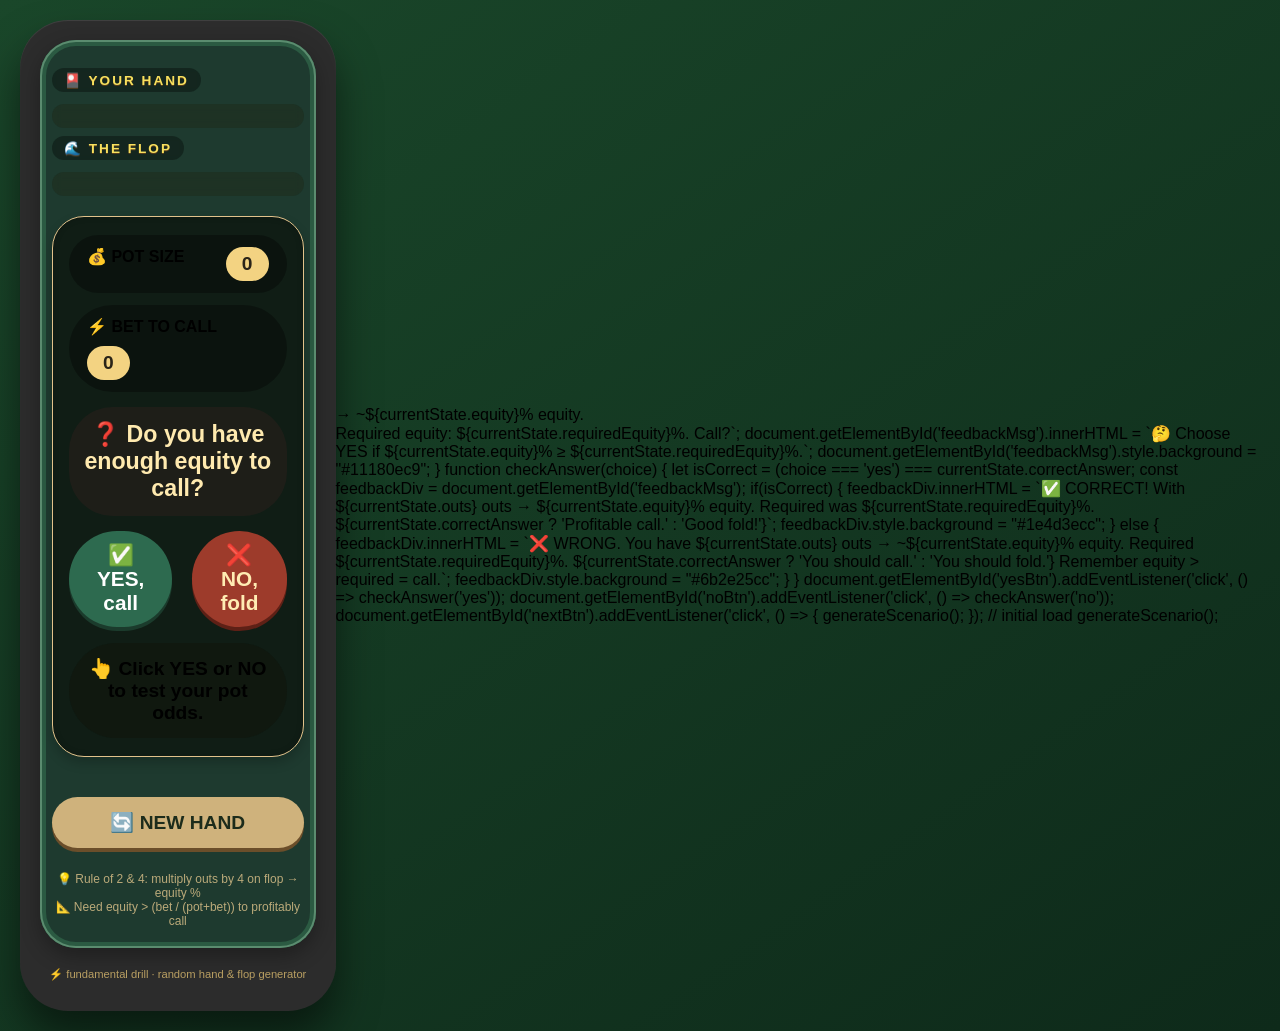
==== index.html @ 4a9ff2bf "Add HTML structure and styling for poker trainer" ====
<!DOCTYPE html>
<html lang="en">
<head>
    <meta charset="UTF-8">
    <meta name="viewport" content="width=device-width, initial-scale=1.0, user-scalable=yes">
    <title>Poker Drills: Pot Odds & Equity</title>
    <style>
        * {
            box-sizing: border-box;
            user-select: none; /* slightly cleaner for buttons */
        }

        body {
            background: linear-gradient(145deg, #1a472a 0%, #0e2a1a 100%);
            font-family: 'Segoe UI', Roboto, 'Helvetica Neue', sans-serif;
            display: flex;
            justify-content: center;
            align-items: center;
            min-height: 100vh;
            margin: 0;
            padding: 20px;
        }

        /* main card container */
        .game-container {
            max-width: 650px;
            width: 100%;
            background: #2c2c2c;
            border-radius: 48px;
            box-shadow: 0 25px 40px rgba(0, 0, 0, 0.5), inset 0 1px 1px rgba(255, 255, 255, 0.1);
            padding: 20px 20px 30px;
            transition: all 0.2s ease;
        }

        /* felt area for cards */
        .felt {
            background: #1e3a2f;
            border-radius: 36px;
            padding: 20px 12px;
            box-shadow: inset 0 0 0 2px #5b8c6f, inset 0 0 0 6px #2b5a42, 0 8px 20px rgba(0,0,0,0.3);
        }

        .section-title {
            color: #f7e05e;
            text-transform: uppercase;
            font-weight: 700;
            letter-spacing: 2px;
            font-size: 0.85rem;
            margin-bottom: 12px;
            margin-top: 8px;
            text-shadow: 0 1px 0 #5a3e1a;
            display: flex;
            align-items: center;
            gap: 10px;
        }

        .section-title span {
            background: #00000055;
            padding: 4px 12px;
            border-radius: 60px;
            backdrop-filter: blur(2px);
        }

        /* CSS Grid for cards */
        .card-grid {
            display: flex;
            flex-wrap: wrap;
            justify-content: center;
            gap: 16px;
            margin: 15px 0 20px;
        }

        .hand-group, .board-group {
            background: #1f2a1b80;
            border-radius: 28px;
            padding: 12px 16px;
            backdrop-filter: blur(4px);
        }

        .hand-group .card-row {
            display: flex;
            justify-content: center;
            gap: 18px;
        }

        .board-group .card-row {
            display: flex;
            justify-content: center;
            gap: 14px;
            flex-wrap: wrap;
        }

        .poker-card {
            background: white;
            width: 80px;
            height: 110px;
            border-radius: 12px;
            box-shadow: -2px 2px 8px rgba(0,0,0,0.3), inset 0 1px 0 white;
            display: flex;
            flex-direction: column;
            justify-content: center;
            align-items: center;
            font-weight: 800;
            font-size: 2.3rem;
            position: relative;
            transition: transform 0.1s ease;
        }

        /* responsive cards on mobile */
        @media (max-width: 550px) {
            .poker-card {
                width: 65px;
                height: 92px;
                font-size: 1.8rem;
            }
            .card-suit-small {
                font-size: 1.6rem;
            }
        }

        .card-rank {
            font-size: 2.3rem;
            line-height: 1;
            margin-top: 10px;
        }

        .card-suit {
            font-size: 2.6rem;
            margin-bottom: 8px;
        }

        /* red suits */
        .suit-red {
            color: #c33;
        }

        .suit-black {
            color: #222;
        }

        /* pot odds area */
        .pot-odds-panel {
            background: #0e1a12e0;
            border-radius: 32px;
            padding: 18px 16px;
            margin: 20px 0;
            border: 1px solid #e2c28b;
            box-shadow: inset 0 0 6px #00000033, 0 6px 12px rgba(0,0,0,0.2);
        }

        .info-row {
            display: flex;
            justify-content: space-between;
            background: #00000055;
            padding: 12px 18px;
            border-radius: 60px;
            margin-bottom: 12px;
            font-weight: bold;
            flex-wrap: wrap;
            gap: 10px;
        }

        .pot-chip, .bet-chip {
            background: #f3d382;
            padding: 6px 16px;
            border-radius: 40px;
            color: #2a2418;
            font-size: 1.2rem;
        }

        .question {
            font-size: 1.45rem;
            font-weight: bold;
            background: #231f1ac9;
            padding: 14px;
            border-radius: 44px;
            text-align: center;
            margin: 15px 0;
            color: #ffeaaf;
        }

        .answer-buttons {
            display: flex;
            gap: 20px;
            justify-content: center;
            margin-top: 10px;
        }

        .action-btn {
            background: #32281a;
            border: none;
            font-size: 1.3rem;
            font-weight: bold;
            padding: 12px 28px;
            border-radius: 60px;
            color: #ffecb3;
            cursor: pointer;
            transition: 0.07s linear;
            box-shadow: 0 4px 0 #0f0e0c;
        }

        .action-btn:active {
            transform: translateY(2px);
            box-shadow: 0 1px 0 #0f0e0c;
        }

        .correct-btn {
            background: #2d6a4f;
            color: white;
            box-shadow: 0 4px 0 #1b3b2c;
        }

        .wrong-btn {
            background: #9d3b2b;
            box-shadow: 0 4px 0 #5e2016;
        }

        .feedback {
            font-size: 1.2rem;
            font-weight: bold;
            text-align: center;
            padding: 14px;
            background: #11180ec9;
            border-radius: 48px;
            margin-top: 16px;
            backdrop-filter: blur(8px);
        }

        .next-btn {
            background: #cfb27c;
            color: #1d2c1b;
            width: 100%;
            margin-top: 20px;
            font-weight: bold;
            padding: 14px;
            font-size: 1.2rem;
            border: none;
            border-radius: 60px;
            cursor: pointer;
            transition: 0.1s linear;
            box-shadow: 0 4px 0 #6b4e2a;
        }

        .next-btn:active {
            transform: translateY(2px);
        }

        .small-note {
            font-size: 0.75rem;
            text-align: center;
            margin-top: 24px;
            color: #bbaa7a;
        }

        footer {
            text-align: center;
            font-size: 0.7rem;
            color: #b99f62;
            margin-top: 20px;
        }
    </style>
</head>
<body>
<div class="game-container">
    <div class="felt">
        <div class="section-title"><span>🎴 YOUR HAND</span></div>
        <div class="hand-group">
            <div class="card-row" id="handCards">
                <!-- dynamic cards go here -->
            </div>
        </div>

        <div class="section-title"><span>🌊 THE FLOP</span></div>
        <div class="board-group">
            <div class="card-row" id="boardCards">
                <!-- flop cards -->
            </div>
        </div>

        <div class="pot-odds-panel">
            <div class="info-row">
                <span>💰 POT SIZE</span>
                <span class="pot-chip" id="potSize">0</span>
            </div>
            <div class="info-row">
                <span>⚡ BET TO CALL</span>
                <span class="bet-chip" id="betAmount">0</span>
            </div>
            <div class="question" id="questionText">
                ❓ Do you have enough equity to call?
            </div>
            <div class="answer-buttons">
                <button class="action-btn correct-btn" id="yesBtn">✅ YES, call</button>
                <button class="action-btn wrong-btn" id="noBtn">❌ NO, fold</button>
            </div>
            <div class="feedback" id="feedbackMsg">
                👆 Click YES or NO to test your pot odds.
            </div>
        </div>
        <button class="next-btn" id="nextBtn">🔄 NEW HAND</button>
        <div class="small-note">
            💡 Rule of 2 & 4: multiply outs by 4 on flop → equity % <br>
            📐 Need equity > (bet / (pot+bet)) to profitably call
        </div>
    </div>
    <footer>⚡ fundamental drill · random hand & flop generator</footer>
</div>

<script>
    // ---------- Poker Data ----------
    const ranks = ['2','3','4','5','6','7','8','9','T','J','Q','K','A'];
    const suits = ['♥', '♦', '♣', '♠'];
    const suitColor = (suit) => (suit === '♥' || suit === '♦') ? 'suit-red' : 'suit-black';

    // mapping for flush draws and straight draws (heuristic)
    // we'll generate random hand + random flop and identify "outs" for common draws
    // to make learning practical, we will simulate realistic drawing hands
    function randomCard() {
        const rank = ranks[Math.floor(Math.random() * ranks.length)];
        const suit = suits[Math.floor(Math.random() * suits.length)];
        return { rank, suit };
    }

    // check if cards are identical (rank+suit)
    function isEqual(c1, c2) {
        return c1.rank === c2.rank && c1.suit === c2.suit;
    }

    // generate unique cards (no duplicates)
    function generateUniqueCards(count, exclude = []) {
        const cards = [...exclude];
        while (cards.length < count) {
            let newCard = randomCard();
            let duplicate = false;
            for (let c of cards) {
                if (isEqual(c, newCard)) { duplicate = true; break; }
            }
            if (!duplicate) cards.push(newCard);
        }
        return cards.slice(exclude.length);
    }

    // helper: detect flush draw outs (need 2 of same suit in hand, 2 of same suit on board)
    function countFlushDrawOuts(hand, board) {
        const allCards = [...hand, ...board];
        const suitCount = { '♥':0, '♦':0, '♣':0, '♠':0 };
        for (let card of allCards) {
            suitCount[card.suit]++;
        }
        // we have 4 cards on flop (hand 2 + flop 3) = 5 cards total? wait flop 3 cards + 2 hole = 5 indeed
        // but for flush draw after flop, we check if we have 4 of same suit
        let maxSuit = Math.max(...Object.values(suitCount));
        if (maxSuit === 4) {
            // we have 4 of a suit, 9 outs (13 total in suit - 4 already seen)
            return 9;
        }
        return 0;
    }

    // simple straight draw detection: this is a trainer heuristic.
    // we detect open-ended straight draws (8 outs) or gutshots (4 outs) by looking at ranks
    function getStraightOuts(hand, board) {
        const allCards = [...hand, ...board];
        let rankSet = new Set();
        let rankValues = [];
        for (let card of allCards) {
            let rankIdx = ranks.indexOf(card.rank);
            if (rankIdx !== -1) rankSet.add(rankIdx);
        }
        if (rankSet.size < 4) return 0;
        let sortedRanks = [...rankSet].sort((a,b)=>a-b);
        // check for open ended (4 consecutive ranks with possible two endpoints to make 5)
        let openEnded = false;
        for (let i = 0; i <= sortedRanks.length-4; i++) {
            if (sortedRanks[i+3] - sortedRanks[i] === 3) {
                // four consecutive e.g. 5,6,7,8  -> outs for 4 and 9
                let low = sortedRanks[i]-1;
                let high = sortedRanks[i+3]+1;
                let outs = 0;
                if (low >= 0 && !rankSet.has(low)) outs += 4;   // 4 cards of that rank?
                if (high <= 12 && !rankSet.has(high)) outs += 4;
                if (outs >= 4) openEnded = true;
                if(openEnded) return 8;
            }
        }
        // gutshot: check for 4 cards missing inside rank (3 distance but missing one inside)
        for (let i = 0; i <= sortedRanks.length-4; i++) {
            let diff = sortedRanks[i+3] - sortedRanks[i];
            if(diff === 4) {
                // missing middle card e.g., 5,6,8,9 -> missing 7 = one gap
                return 4;
            }
        }
        return 0;
    }

    // count total drawing outs (simplified for practice)
    function calculateOuts(hand, board) {
        let outs = 0;
        let flush = countFlushDrawOuts(hand, board);
        let straight = getStraightOuts(hand, board);
        outs = flush + straight;
        if (outs === 0) {
            // sometimes pair+? but we'll set default small outs if overcard type (just for quiz)
            let hasPair = false;
            let handRanks = hand.map(c=>c.rank);
            for(let br of board){
                if(handRanks.includes(br.rank)) hasPair = true;
            }
            if(!hasPair) outs = 6;  // overcards approx 6 outs
            else outs = 2;           // weak pair improvement
        }
        return Math.min(outs, 15);
    }
    
    // generate random hand but sometimes favor drawing potential, mix for realism
    function generateDrawHand() {
        let hand = generateUniqueCards(2);
        let board = generateUniqueCards(3, hand);
        let outsRaw = calculateOuts(hand, board);
        // make sure it's not boring (outs between 4 and 12)
        if(outsRaw < 4 || outsRaw > 12) {
            // try to adjust by forcing suited connectors for flush/straight potential
            let rankA = ranks[Math.floor(Math.random() * (ranks.length-2))];
            let rankB = ranks[Math.min(ranks.indexOf(rankA)+1, ranks.length-1)];
            let suit = suits[Math.floor(Math.random()*4)];
            hand = [{rank: rankA, suit: suit}, {rank: rankB, suit: suit}];
            let newBoard = generateUniqueCards(3, hand);
            let newOuts = calculateOuts(hand, newBoard);
            if(newOuts >= 4 && newOuts <= 14) {
                board = newBoard;
                outsRaw = newOuts;
            }
        }
        return { hand, board, outs: outsRaw };
    }

    let currentState = {
        hand: [],
        board: [],
        outs: 0,
        pot: 0,
        bet: 0,
        requiredEquity: 0,
        equity: 0
    };

    function renderCards(hand, board) {
        const handContainer = document.getElementById('handCards');
        const boardContainer = document.getElementById('boardCards');
        handContainer.innerHTML = '';
        boardContainer.innerHTML = '';
        for(let card of hand) {
            const cardDiv = document.createElement('div');
            cardDiv.className = 'poker-card';
            const suitColorClass = suitColor(card.suit);
            cardDiv.innerHTML = `<div class="card-rank">${card.rank}</div><div class="card-suit ${suitColorClass}">${card.suit}</div>`;
            handContainer.appendChild(cardDiv);
        }
        for(let card of board) {
            const cardDiv = document.createElement('div');
            cardDiv.className = 'poker-card';
            const suitColorClass = suitColor(card.suit);
            cardDiv.innerHTML = `<div class="card-rank">${card.rank}</div><div class="card-suit ${suitColorClass}">${card.suit}</div>`;
            boardContainer.appendChild(cardDiv);
        }
<!DOCTYPE html>
<html lang="en">
<head>
    <meta charset="UTF-8">
    <meta name="viewport" content="width=device-width, initial-scale=1.0">
    <title>Poker Trainer: Outs → Equity → Pot Odds</title>
    <style>
        * {
            box-sizing: border-box;
        }

        body {
            background: linear-gradient(135deg, #0a2f1f 0%, #051a0f 100%);
            font-family: 'Segoe UI', 'Roboto', 'Helvetica Neue', sans-serif;
            display: flex;
            justify-content: center;
            align-items: center;
            min-height: 100vh;
            margin: 0;
            padding: 20px;
        }

        .poker-table {
            max-width: 750px;
            width: 100%;
            background: #1e3a2a;
            border-radius: 40px;
            padding: 24px 20px 30px;
            box-shadow: 0 20px 35px rgba(0,0,0,0.5), inset 0 1px 2px rgba(255,255,255,0.1);
            border: 1px solid #c4a66a;
        }

        /* Board area (top) */
        .board-area {
            background: #0f2a1c;
            border-radius: 28px;
            padding: 20px 15px;
            margin-bottom: 30px;
            text-align: center;
            box-shadow: inset 0 0 0 2px #2e6b48, 0 5px 10px rgba(0,0,0,0.3);
        }

        /* Hand area (bottom) */
        .hand-area {
            background: #0f2a1c;
            border-radius: 28px;
            padding: 20px 15px;
            margin-bottom: 25px;
            text-align: center;
            box-shadow: inset 0 0 0 2px #2e6b48, 0 5px 10px rgba(0,0,0,0.3);
        }

        .section-label {
            color: #f7e05e;
            font-weight: bold;
            letter-spacing: 2px;
            font-size: 0.85rem;
            margin-bottom: 12px;
            text-transform: uppercase;
            display: inline-block;
            background: #00000066;
            padding: 4px 16px;
            border-radius: 30px;
        }

        .card-row {
            display: flex;
            justify-content: center;
            gap: 15px;
            flex-wrap: wrap;
        }

        .poker-card {
            background: white;
            width: 85px;
            height: 115px;
            border-radius: 12px;
            box-shadow: -2px 3px 8px rgba(0,0,0,0.4);
            display: flex;
            flex-direction: column;
            justify-content: center;
            align-items: center;
            font-weight: 800;
        }

        @media (max-width: 550px) {
            .poker-card {
                width: 65px;
                height: 90px;
            }
            .card-rank { font-size: 1.8rem; }
            .card-suit { font-size: 2rem; }
        }

        .card-rank {
            font-size: 2.2rem;
            line-height: 1;
            margin-top: 8px;
        }

        .card-suit {
            font-size: 2.4rem;
            margin-bottom: 8px;
        }

        .suit-red { color: #c33; }
        .suit-black { color: #222; }

        /* quiz panel */
        .quiz-panel {
            background: #1f2a1dd9;
            border-radius: 28px;
            padding: 20px;
            backdrop-filter: blur(4px);
            border: 1px solid #dbb46a;
        }

        .pot-info {
            display: flex;
            justify-content: space-between;
            background: #00000099;
            padding: 12px 20px;
            border-radius: 60px;
            margin-bottom: 20px;
            color: #ffefc0;
            font-weight: bold;
            font-size: 1.2rem;
            gap: 15px;
            flex-wrap: wrap;
        }

        .pot-info span:first-child { color: #ffd966; }
        .pot-info span:last-child { font-family: monospace; font-size: 1.3rem; background: #2a2418; padding: 4px 16px; border-radius: 40px; }

        .question-card {
            background: #000000aa;
            padding: 18px;
            border-radius: 32px;
            margin: 15px 0;
            text-align: center;
        }

        .question-text {
            font-size: 1.5rem;
            font-weight: bold;
            color: #fff3cf;
            margin-bottom: 15px;
        }

        .answer-input {
            display: flex;
            gap: 12px;
            justify-content: center;
            flex-wrap: wrap;
        }

        .answer-input input {
            background: #fef2da;
            border: none;
            padding: 12px 18px;
            font-size: 1.2rem;
            width: 140px;
            border-radius: 50px;
            text-align: center;
            font-weight: bold;
            font-family: monospace;
        }

        .answer-input button {
            background: #cfb27c;
            border: none;
            padding: 12px 28px;
            font-size: 1.1rem;
            font-weight: bold;
            border-radius: 50px;
            cursor: pointer;
            transition: 0.07s linear;
            box-shadow: 0 3px 0 #6b4e2a;
        }

        .answer-input button:active {
            transform: translateY(2px);
            box-shadow: 0 1px 0 #6b4e2a;
        }

        .feedback {
            margin-top: 15px;
            padding: 14px;
            border-radius: 40px;
            background: #0e1a12;
            color: #e7dbb6;
            text-align: center;
            font-weight: bold;
        }

        .next-btn {
            width: 100%;
            background: #4c8b5e;
            border: none;
            padding: 14px;
            font-size: 1.2rem;
            font-weight: bold;
            color: white;
            border-radius: 60px;
            margin-top: 20px;
            cursor: pointer;
            transition: 0.07s linear;
            box-shadow: 0 4px 0 #1f4a2e;
        }

        .next-btn:active {
            transform: translateY(2px);
        }

        .step-indicator {
            display: flex;
            justify-content: center;
            gap: 20px;
            margin-bottom: 20px;
        }

        .step {
            background: #2c2b26;
            padding: 6px 18px;
            border-radius: 40px;
            color: #b6a57a;
            font-size: 0.85rem;
        }

        .step.active {
            background: #efc368;
            color: #1f2a0e;
            font-weight: bold;
        }

        .small-note {
            font-size: 0.7rem;
            text-align: center;
            margin-top: 20px;
            color: #c0b07a;
        }
    </style>
</head>
<body>
<div class="poker-table">
    <!-- BOARD on TOP -->
    <div class="board-area">
        <div class="section-label">🎴 THE FLOP</div>
        <div class="card-row" id="boardCards"></div>
    </div>

    <!-- HAND BELOW -->
    <div class="hand-area">
        <div class="section-label">🃏 YOUR HAND</div>
        <div class="card-row" id="handCards"></div>
    </div>

    <!-- QUIZ SECTION -->
    <div class="quiz-panel">
        <div class="pot-info">
            <span>💰 POT SIZE</span>
            <span id="potDisplay">$0</span>
            <span>⚡ BET TO CALL</span>
            <span id="betDisplay">$0</span>
        </div>

        <div class="step-indicator" id="stepIndicator">
            <div class="step" id="step1Label">1️⃣ OUTS</div>
            <div class="step" id="step2Label">2️⃣ EQUITY %</div>
            <div class="step" id="step3Label">3️⃣ POT ODDS %</div>
        </div>

        <div class="question-card">
            <div class="question-text" id="questionText">Loading...</div>
            <div class="answer-input" id="answerArea">
                <input type="number" id="userAnswer" placeholder="Enter number" step="any">
                <button id="submitBtn">✓ SUBMIT</button>
            </div>
            <div class="feedback" id="feedbackMsg">⚡ New hand ready. Let's start with outs.</div>
        </div>

        <button class="next-btn" id="nextBtn">🔄 NEW HAND</button>
        <div class="small-note">
            📐 Rule of 2 & 4: flop equity = outs × 4<br>
            🧮 Pot odds required = (bet) ÷ (pot + bet) × 100
        </div>
    </div>
</div>

<script>
    // ----- Card Data -----
    const ranks = ['2','3','4','5','6','7','8','9','T','J','Q','K','A'];
    const suits = ['♥', '♦', '♣', '♠'];
    const suitColor = (s) => (s === '♥' || s === '♦') ? 'suit-red' : 'suit-black';

    function randomCard() {
        return { rank: ranks[Math.floor(Math.random() * ranks.length)], suit: suits[Math.floor(Math.random() * 4)] };
    }

    function isEqual(c1, c2) {
        return c1.rank === c2.rank && c1.suit === c2.suit;
    }

    function uniqueCards(count, exclude = []) {
        let cards = [...exclude];
        while (cards.length < count) {
            let newCard = randomCard();
            let dup = cards.some(c => isEqual(c, newCard));
            if (!dup) cards.push(newCard);
        }
        return cards.slice(exclude.length);
    }

    // ----- OUTS DETECTION (flush + open ended / gutshot) -----
    function countFlushOuts(hand, board) {
        let all = [...hand, ...board];
        let suitCount = { '♥':0, '♦':0, '♣':0, '♠':0 };
        all.forEach(c => suitCount[c.suit]++);
        let maxSuit = Math.max(...Object.values(suitCount));
        if (maxSuit === 4) return 9;  // 4 to a flush, 9 remaining
        return 0;
    }

    function getStraightOuts(hand, board) {
        let allCards = [...hand, ...board];
        let rankIndices = new Set();
        allCards.forEach(c => {
            let idx = ranks.indexOf(c.rank);
            if (idx !== -1) rankIndices.add(idx);
        });
        let sorted = [...rankIndices].sort((a,b)=>a-b);
        if (sorted.length < 4) return 0;
        // open-ended
        for (let i = 0; i <= sorted.length-4; i++) {
            if (sorted[i+3] - sorted[i] === 3) {
                let lowOut = sorted[i]-1;
                let highOut = sorted[i+3]+1;
                let outs = 0;
                if (lowOut >= 0 && !rankIndices.has(lowOut)) outs += 4;
                if (highOut <= 12 && !rankIndices.has(highOut)) outs += 4;
                if (outs >= 4) return 8;
            }
        }
        // gutshot
        for (let i = 0; i <= sorted.length-4; i++) {
            if (sorted[i+3] - sorted[i] === 4) return 4;
        }
        return 0;
    }

    function calculateOuts(hand, board) {
        let flush = countFlushOuts(hand, board);
        let straight = getStraightOuts(hand, board);
        let total = flush + straight;
        if (total === 0) {
            // overcards or weak pair
            let hasPair = hand.some(h => board.some(b => b.rank === h.rank));
            if (!hasPair) total = 6; // two overcards approx 6 outs
            else total = 2;
        }
        return Math.min(total, 15);
    }

    // generate hand that has at least 4 outs for learning value
    function generatePlayableScenario() {
        let attempts = 0;
        while (attempts < 20) {
            let hand = uniqueCards(2);
            let board = uniqueCards(3, hand);
            let outs = calculateOuts(hand, board);
            if (outs >= 4 && outs <= 14) {
                let pot = Math.floor(Math.random() * 1600) + 700;
                let betOptions = [0.35, 0.45, 0.6, 0.75, 0.9];
                let fraction = betOptions[Math.floor(Math.random() * betOptions.length)];
                let bet = Math.floor(pot * fraction);
                if (bet < 60) bet = 80;
                return { hand, board, outs, pot, bet };
            }
            attempts++;
        }
        // fallback
        let hand = uniqueCards(2);
        let board = uniqueCards(3, hand);
        let outs = calculateOuts(hand, board);
        let pot = 1200, bet = 600;
        return { hand, board, outs, pot, bet };
    }

    // ----- GAME STATE -----
    let currentHand = null;
    let currentStep = 1;   // 1=outs, 2=equity, 3=potOdds
    let correctOuts = 0;
    let correctEquity = 0;
    let correctPotOdds = 0;

    function renderCards(hand, board) {
        const handContainer = document.getElementById('handCards');
        const boardContainer = document.getElementById('boardCards');
        handContainer.innerHTML = '';
        boardContainer.innerHTML = '';
        hand.forEach(c => {
            let div = document.createElement('div');
            div.className = 'poker-card';
            div.innerHTML = `<div class="card-rank">${c.rank}</div><div class="card-suit ${suitColor(c.suit)}">${c.suit}</div>`;
            handContainer.appendChild(div);
        });
        board.forEach(c => {
            let div = document.createElement('div');
            div.className = 'poker-card';
            div.innerHTML = `<div class="card-rank">${c.rank}</div><div class="card-suit ${suitColor(c.suit)}">${c.suit}</div>`;
            boardContainer.appendChild(div);
        });
    }

    function updateStepUI() {
        document.getElementById('step1Label').classList.remove('active');
        document.getElementById('step2Label').classList.remove('active');
        document.getElementById('step3Label').classList.remove('active');
        if (currentStep === 1) document.getElementById('step1Label').classList.add('active');
        else if (currentStep === 2) document.getElementById('step2Label').classList.add('active');
        else document.getElementById('step3Label').classList.add('active');
    }

    function resetQuizToStep1() {
        currentStep = 1;
        updateStepUI();
        document.getElementById('questionText').innerHTML = `🔎 How many OUTS do you have?<br><span style="font-size:0.9rem;">(flush / straight draw, overcards)</span>`;
        document.getElementById('userAnswer').value = '';
        document.getElementById('feedbackMsg').innerHTML = '🤔 Count your outs from the hand + flop.';
        document.getElementById('feedbackMsg').style.background = "#0e1a12";
    }

    function loadNewHand() {
        currentHand = generatePlayableScenario();
        renderCards(currentHand.hand, currentHand.board);
        document.getElementById('potDisplay').innerHTML = `$${currentHand.pot}`;
        document.getElementById('betDisplay').innerHTML = `$${currentHand.bet}`;
        correctOuts = currentHand.outs;
        let equity = Math.min(99, correctOuts * 4);
        correctEquity = equity;
        let requiredOdds = (currentHand.bet / (currentHand.pot + currentHand.bet)) * 100;
        correctPotOdds = Math.round(requiredOdds * 10) / 10;
        resetQuizToStep1();
    }

    function handleSubmit() {
        let inputVal = parseFloat(document.getElementById('userAnswer').value);
        if (isNaN(inputVal)) {
            document.getElementById('feedbackMsg').innerHTML = '❌ Please enter a number.';
            return;
        }
        const feedbackDiv = document.getElementById('feedbackMsg');
        
        if (currentStep === 1) {
            // check outs
            if (Math.abs(inputVal - correctOuts) < 0.1) {
                feedbackDiv.innerHTML = `✅ Correct! ${correctOuts} outs. Now calculate EQUITY using Rule of 4: ${correctOuts} × 4 = ?`;
                feedbackDiv.style.background = "#1f543e";
                currentStep = 2;
                updateStepUI();
                document.getElementById('questionText').innerHTML = `🧮 What is your EQUITY (%)?<br><span style="font-size:0.85rem;">(Rule of 4 on flop: outs × 4)</span>`;
                document.getElementById('userAnswer').value = '';
            } else {
                feedbackDiv.innerHTML = `❌ Wrong. You have ${correctOuts} outs. Count flush draws (9) + straight draws (4 or 8). Try again.`;
                feedbackDiv.style.background = "#6b2e25";
            }
        }
        else if (currentStep === 2) {
            if (Math.abs(inputVal - correctEquity) < 1.5) {
                feedbackDiv.innerHTML = `✅ Great! ${correctEquity}% equity. Now last step: pot odds percentage to call.`;
                feedbackDiv.style.background = "#1f543e";
                currentStep = 3;
                updateStepUI();
                let required = correctPotOdds;
                document.getElementById('questionText').innerHTML = `🎲 Required pot odds = (bet) / (pot + bet) × 100<br><span style="font-size:1rem;">Bet $${currentHand.bet} into $${currentHand.pot}: what % do you need?</span>`;
                document.getElementById('userAnswer').value = '';
            } else {
                feedbackDiv.innerHTML = `❌ Equity = outs × 4 → ${correctOuts} × 4 = ${correctEquity}%. You put ${inputVal}%. Remember rule of 4 on flop!`;
                feedbackDiv.style.background = "#6b2e25";
            }
        }
        else if (currentStep === 3) {
            if (Math.abs(inputVal - correctPotOdds) < 1.2) {
                feedbackDiv.innerHTML = `🎉 PERFECT! Required pot odds = ${correctPotOdds}%. Your equity ${correctEquity}% is ${correctEquity >= correctPotOdds ? '≥' : '<'} required → ${correctEquity >= correctPotOdds ? 'CALL' : 'FOLD'}. Click NEW HAND.`;
                feedbackDiv.style.background = "#2a6b45";
                document.getElementById('submitBtn').disabled = true;
                setTimeout(() => { document.getElementById('submitBtn').disabled = false; }, 300);
            } else {
                feedbackDiv.innerHTML = `❌ Pot odds = bet ÷ (pot+bet) = ${currentHand.bet} / (${currentHand.pot}+${currentHand.bet}) = ${correctPotOdds}%. You answered ${inputVal}%. Formula: bet / (pot+bet) × 100.`;
                feedbackDiv.style.background = "#6b2e25";
            }
        }
    }

    // Event listeners
    document.getElementById('submitBtn').addEventListener('click', handleSubmit);
    document.getElementById('nextBtn').addEventListener('click', () => {
        loadNewHand();
        document.getElementById('submitBtn').disabled = false;
    });
    document.getElementById('userAnswer').addEventListener('keypress', (e) => {
        if (e.key === 'Enter') handleSubmit();
    });

    // Start
    loadNewHand();
</script>
</body>
</html>
 → ~${currentState.equity}% equity.<br>Required equity: ${currentState.requiredEquity}%. Call?`;
        document.getElementById('feedbackMsg').innerHTML = `🤔 Choose YES if ${currentState.equity}% ≥ ${currentState.requiredEquity}%.`;
        document.getElementById('feedbackMsg').style.background = "#11180ec9";
    }

    function checkAnswer(choice) {
        let isCorrect = (choice === 'yes') === currentState.correctAnswer;
        const feedbackDiv = document.getElementById('feedbackMsg');
        if(isCorrect) {
            feedbackDiv.innerHTML = `✅ CORRECT! With ${currentState.outs} outs → ${currentState.equity}% equity. Required was ${currentState.requiredEquity}%. ${currentState.correctAnswer ? 'Profitable call.' : 'Good fold!'}`;
            feedbackDiv.style.background = "#1e4d3ecc";
        } else {
            feedbackDiv.innerHTML = `❌ WRONG. You have ${currentState.outs} outs → ~${currentState.equity}% equity. Required ${currentState.requiredEquity}%. ${currentState.correctAnswer ? 'You should call.' : 'You should fold.'} Remember equity > required = call.`;
            feedbackDiv.style.background = "#6b2e25cc";
        }
    }

    document.getElementById('yesBtn').addEventListener('click', () => checkAnswer('yes'));
    document.getElementById('noBtn').addEventListener('click', () => checkAnswer('no'));
    document.getElementById('nextBtn').addEventListener('click', () => {
        generateScenario();
    });

    // initial load
    generateScenario();
</script>
</body>
</html>
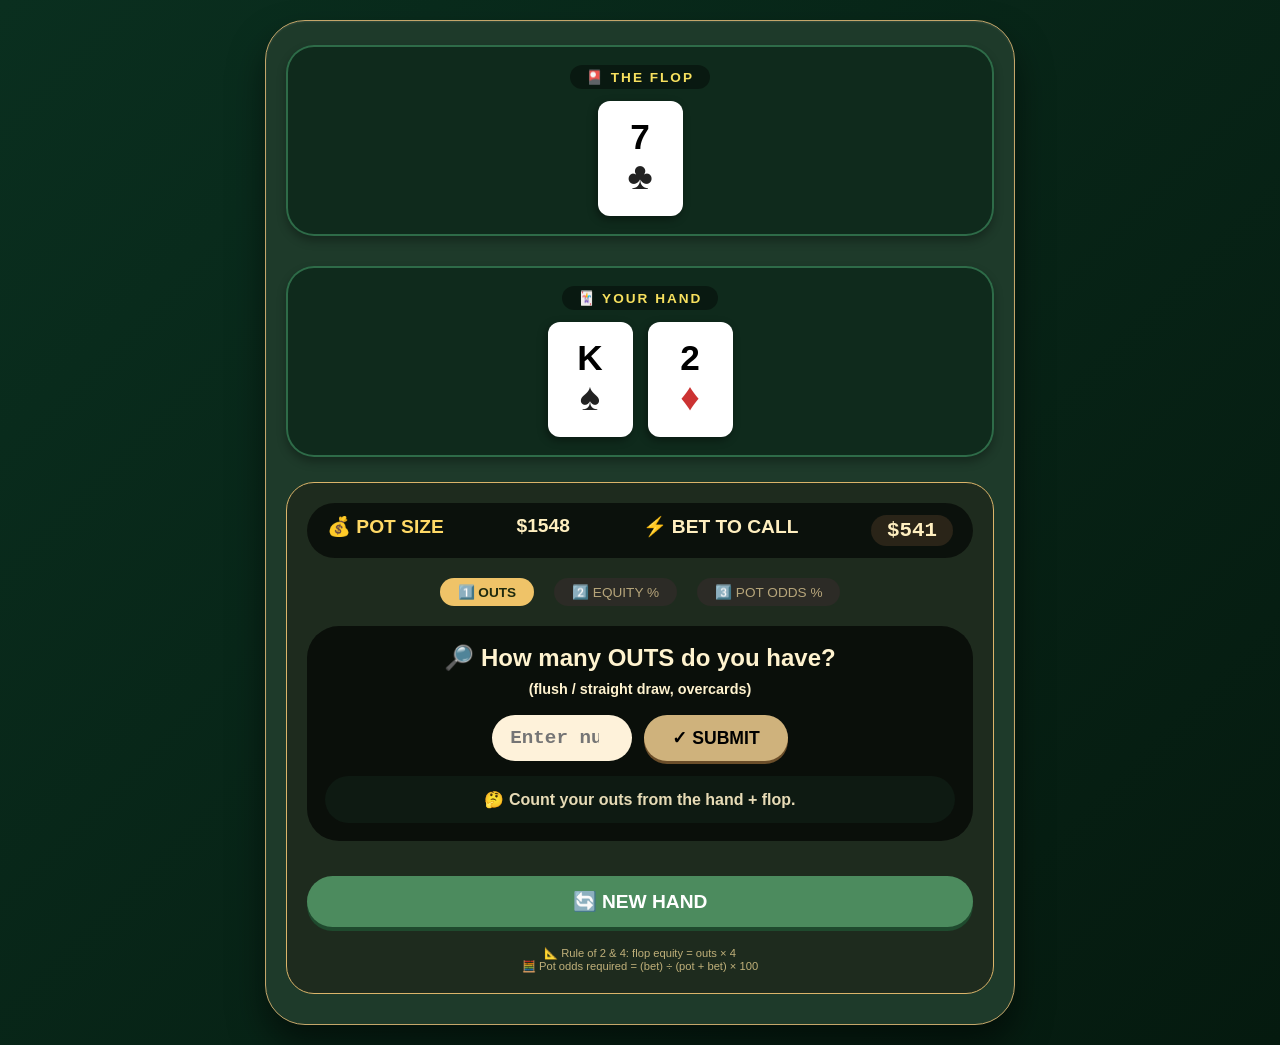
==== commit 4ebf7d10: "Refactor poker trainer HTML and styles" ====
--- a/index.html
+++ b/index.html
@@ -1,469 +1,3 @@
-<!DOCTYPE html>
-<html lang="en">
-<head>
-    <meta charset="UTF-8">
-    <meta name="viewport" content="width=device-width, initial-scale=1.0, user-scalable=yes">
-    <title>Poker Drills: Pot Odds & Equity</title>
-    <style>
-        * {
-            box-sizing: border-box;
-            user-select: none; /* slightly cleaner for buttons */
-        }
-
-        body {
-            background: linear-gradient(145deg, #1a472a 0%, #0e2a1a 100%);
-            font-family: 'Segoe UI', Roboto, 'Helvetica Neue', sans-serif;
-            display: flex;
-            justify-content: center;
-            align-items: center;
-            min-height: 100vh;
-            margin: 0;
-            padding: 20px;
-        }
-
-        /* main card container */
-        .game-container {
-            max-width: 650px;
-            width: 100%;
-            background: #2c2c2c;
-            border-radius: 48px;
-            box-shadow: 0 25px 40px rgba(0, 0, 0, 0.5), inset 0 1px 1px rgba(255, 255, 255, 0.1);
-            padding: 20px 20px 30px;
-            transition: all 0.2s ease;
-        }
-
-        /* felt area for cards */
-        .felt {
-            background: #1e3a2f;
-            border-radius: 36px;
-            padding: 20px 12px;
-            box-shadow: inset 0 0 0 2px #5b8c6f, inset 0 0 0 6px #2b5a42, 0 8px 20px rgba(0,0,0,0.3);
-        }
-
-        .section-title {
-            color: #f7e05e;
-            text-transform: uppercase;
-            font-weight: 700;
-            letter-spacing: 2px;
-            font-size: 0.85rem;
-            margin-bottom: 12px;
-            margin-top: 8px;
-            text-shadow: 0 1px 0 #5a3e1a;
-            display: flex;
-            align-items: center;
-            gap: 10px;
-        }
-
-        .section-title span {
-            background: #00000055;
-            padding: 4px 12px;
-            border-radius: 60px;
-            backdrop-filter: blur(2px);
-        }
-
-        /* CSS Grid for cards */
-        .card-grid {
-            display: flex;
-            flex-wrap: wrap;
-            justify-content: center;
-            gap: 16px;
-            margin: 15px 0 20px;
-        }
-
-        .hand-group, .board-group {
-            background: #1f2a1b80;
-            border-radius: 28px;
-            padding: 12px 16px;
-            backdrop-filter: blur(4px);
-        }
-
-        .hand-group .card-row {
-            display: flex;
-            justify-content: center;
-            gap: 18px;
-        }
-
-        .board-group .card-row {
-            display: flex;
-            justify-content: center;
-            gap: 14px;
-            flex-wrap: wrap;
-        }
-
-        .poker-card {
-            background: white;
-            width: 80px;
-            height: 110px;
-            border-radius: 12px;
-            box-shadow: -2px 2px 8px rgba(0,0,0,0.3), inset 0 1px 0 white;
-            display: flex;
-            flex-direction: column;
-            justify-content: center;
-            align-items: center;
-            font-weight: 800;
-            font-size: 2.3rem;
-            position: relative;
-            transition: transform 0.1s ease;
-        }
-
-        /* responsive cards on mobile */
-        @media (max-width: 550px) {
-            .poker-card {
-                width: 65px;
-                height: 92px;
-                font-size: 1.8rem;
-            }
-            .card-suit-small {
-                font-size: 1.6rem;
-            }
-        }
-
-        .card-rank {
-            font-size: 2.3rem;
-            line-height: 1;
-            margin-top: 10px;
-        }
-
-        .card-suit {
-            font-size: 2.6rem;
-            margin-bottom: 8px;
-        }
-
-        /* red suits */
-        .suit-red {
-            color: #c33;
-        }
-
-        .suit-black {
-            color: #222;
-        }
-
-        /* pot odds area */
-        .pot-odds-panel {
-            background: #0e1a12e0;
-            border-radius: 32px;
-            padding: 18px 16px;
-            margin: 20px 0;
-            border: 1px solid #e2c28b;
-            box-shadow: inset 0 0 6px #00000033, 0 6px 12px rgba(0,0,0,0.2);
-        }
-
-        .info-row {
-            display: flex;
-            justify-content: space-between;
-            background: #00000055;
-            padding: 12px 18px;
-            border-radius: 60px;
-            margin-bottom: 12px;
-            font-weight: bold;
-            flex-wrap: wrap;
-            gap: 10px;
-        }
-
-        .pot-chip, .bet-chip {
-            background: #f3d382;
-            padding: 6px 16px;
-            border-radius: 40px;
-            color: #2a2418;
-            font-size: 1.2rem;
-        }
-
-        .question {
-            font-size: 1.45rem;
-            font-weight: bold;
-            background: #231f1ac9;
-            padding: 14px;
-            border-radius: 44px;
-            text-align: center;
-            margin: 15px 0;
-            color: #ffeaaf;
-        }
-
-        .answer-buttons {
-            display: flex;
-            gap: 20px;
-            justify-content: center;
-            margin-top: 10px;
-        }
-
-        .action-btn {
-            background: #32281a;
-            border: none;
-            font-size: 1.3rem;
-            font-weight: bold;
-            padding: 12px 28px;
-            border-radius: 60px;
-            color: #ffecb3;
-            cursor: pointer;
-            transition: 0.07s linear;
-            box-shadow: 0 4px 0 #0f0e0c;
-        }
-
-        .action-btn:active {
-            transform: translateY(2px);
-            box-shadow: 0 1px 0 #0f0e0c;
-        }
-
-        .correct-btn {
-            background: #2d6a4f;
-            color: white;
-            box-shadow: 0 4px 0 #1b3b2c;
-        }
-
-        .wrong-btn {
-            background: #9d3b2b;
-            box-shadow: 0 4px 0 #5e2016;
-        }
-
-        .feedback {
-            font-size: 1.2rem;
-            font-weight: bold;
-            text-align: center;
-            padding: 14px;
-            background: #11180ec9;
-            border-radius: 48px;
-            margin-top: 16px;
-            backdrop-filter: blur(8px);
-        }
-
-        .next-btn {
-            background: #cfb27c;
-            color: #1d2c1b;
-            width: 100%;
-            margin-top: 20px;
-            font-weight: bold;
-            padding: 14px;
-            font-size: 1.2rem;
-            border: none;
-            border-radius: 60px;
-            cursor: pointer;
-            transition: 0.1s linear;
-            box-shadow: 0 4px 0 #6b4e2a;
-        }
-
-        .next-btn:active {
-            transform: translateY(2px);
-        }
-
-        .small-note {
-            font-size: 0.75rem;
-            text-align: center;
-            margin-top: 24px;
-            color: #bbaa7a;
-        }
-
-        footer {
-            text-align: center;
-            font-size: 0.7rem;
-            color: #b99f62;
-            margin-top: 20px;
-        }
-    </style>
-</head>
-<body>
-<div class="game-container">
-    <div class="felt">
-        <div class="section-title"><span>🎴 YOUR HAND</span></div>
-        <div class="hand-group">
-            <div class="card-row" id="handCards">
-                <!-- dynamic cards go here -->
-            </div>
-        </div>
-
-        <div class="section-title"><span>🌊 THE FLOP</span></div>
-        <div class="board-group">
-            <div class="card-row" id="boardCards">
-                <!-- flop cards -->
-            </div>
-        </div>
-
-        <div class="pot-odds-panel">
-            <div class="info-row">
-                <span>💰 POT SIZE</span>
-                <span class="pot-chip" id="potSize">0</span>
-            </div>
-            <div class="info-row">
-                <span>⚡ BET TO CALL</span>
-                <span class="bet-chip" id="betAmount">0</span>
-            </div>
-            <div class="question" id="questionText">
-                ❓ Do you have enough equity to call?
-            </div>
-            <div class="answer-buttons">
-                <button class="action-btn correct-btn" id="yesBtn">✅ YES, call</button>
-                <button class="action-btn wrong-btn" id="noBtn">❌ NO, fold</button>
-            </div>
-            <div class="feedback" id="feedbackMsg">
-                👆 Click YES or NO to test your pot odds.
-            </div>
-        </div>
-        <button class="next-btn" id="nextBtn">🔄 NEW HAND</button>
-        <div class="small-note">
-            💡 Rule of 2 & 4: multiply outs by 4 on flop → equity % <br>
-            📐 Need equity > (bet / (pot+bet)) to profitably call
-        </div>
-    </div>
-    <footer>⚡ fundamental drill · random hand & flop generator</footer>
-</div>
-
-<script>
-    // ---------- Poker Data ----------
-    const ranks = ['2','3','4','5','6','7','8','9','T','J','Q','K','A'];
-    const suits = ['♥', '♦', '♣', '♠'];
-    const suitColor = (suit) => (suit === '♥' || suit === '♦') ? 'suit-red' : 'suit-black';
-
-    // mapping for flush draws and straight draws (heuristic)
-    // we'll generate random hand + random flop and identify "outs" for common draws
-    // to make learning practical, we will simulate realistic drawing hands
-    function randomCard() {
-        const rank = ranks[Math.floor(Math.random() * ranks.length)];
-        const suit = suits[Math.floor(Math.random() * suits.length)];
-        return { rank, suit };
-    }
-
-    // check if cards are identical (rank+suit)
-    function isEqual(c1, c2) {
-        return c1.rank === c2.rank && c1.suit === c2.suit;
-    }
-
-    // generate unique cards (no duplicates)
-    function generateUniqueCards(count, exclude = []) {
-        const cards = [...exclude];
-        while (cards.length < count) {
-            let newCard = randomCard();
-            let duplicate = false;
-            for (let c of cards) {
-                if (isEqual(c, newCard)) { duplicate = true; break; }
-            }
-            if (!duplicate) cards.push(newCard);
-        }
-        return cards.slice(exclude.length);
-    }
-
-    // helper: detect flush draw outs (need 2 of same suit in hand, 2 of same suit on board)
-    function countFlushDrawOuts(hand, board) {
-        const allCards = [...hand, ...board];
-        const suitCount = { '♥':0, '♦':0, '♣':0, '♠':0 };
-        for (let card of allCards) {
-            suitCount[card.suit]++;
-        }
-        // we have 4 cards on flop (hand 2 + flop 3) = 5 cards total? wait flop 3 cards + 2 hole = 5 indeed
-        // but for flush draw after flop, we check if we have 4 of same suit
-        let maxSuit = Math.max(...Object.values(suitCount));
-        if (maxSuit === 4) {
-            // we have 4 of a suit, 9 outs (13 total in suit - 4 already seen)
-            return 9;
-        }
-        return 0;
-    }
-
-    // simple straight draw detection: this is a trainer heuristic.
-    // we detect open-ended straight draws (8 outs) or gutshots (4 outs) by looking at ranks
-    function getStraightOuts(hand, board) {
-        const allCards = [...hand, ...board];
-        let rankSet = new Set();
-        let rankValues = [];
-        for (let card of allCards) {
-            let rankIdx = ranks.indexOf(card.rank);
-            if (rankIdx !== -1) rankSet.add(rankIdx);
-        }
-        if (rankSet.size < 4) return 0;
-        let sortedRanks = [...rankSet].sort((a,b)=>a-b);
-        // check for open ended (4 consecutive ranks with possible two endpoints to make 5)
-        let openEnded = false;
-        for (let i = 0; i <= sortedRanks.length-4; i++) {
-            if (sortedRanks[i+3] - sortedRanks[i] === 3) {
-                // four consecutive e.g. 5,6,7,8  -> outs for 4 and 9
-                let low = sortedRanks[i]-1;
-                let high = sortedRanks[i+3]+1;
-                let outs = 0;
-                if (low >= 0 && !rankSet.has(low)) outs += 4;   // 4 cards of that rank?
-                if (high <= 12 && !rankSet.has(high)) outs += 4;
-                if (outs >= 4) openEnded = true;
-                if(openEnded) return 8;
-            }
-        }
-        // gutshot: check for 4 cards missing inside rank (3 distance but missing one inside)
-        for (let i = 0; i <= sortedRanks.length-4; i++) {
-            let diff = sortedRanks[i+3] - sortedRanks[i];
-            if(diff === 4) {
-                // missing middle card e.g., 5,6,8,9 -> missing 7 = one gap
-                return 4;
-            }
-        }
-        return 0;
-    }
-
-    // count total drawing outs (simplified for practice)
-    function calculateOuts(hand, board) {
-        let outs = 0;
-        let flush = countFlushDrawOuts(hand, board);
-        let straight = getStraightOuts(hand, board);
-        outs = flush + straight;
-        if (outs === 0) {
-            // sometimes pair+? but we'll set default small outs if overcard type (just for quiz)
-            let hasPair = false;
-            let handRanks = hand.map(c=>c.rank);
-            for(let br of board){
-                if(handRanks.includes(br.rank)) hasPair = true;
-            }
-            if(!hasPair) outs = 6;  // overcards approx 6 outs
-            else outs = 2;           // weak pair improvement
-        }
-        return Math.min(outs, 15);
-    }
-    
-    // generate random hand but sometimes favor drawing potential, mix for realism
-    function generateDrawHand() {
-        let hand = generateUniqueCards(2);
-        let board = generateUniqueCards(3, hand);
-        let outsRaw = calculateOuts(hand, board);
-        // make sure it's not boring (outs between 4 and 12)
-        if(outsRaw < 4 || outsRaw > 12) {
-            // try to adjust by forcing suited connectors for flush/straight potential
-            let rankA = ranks[Math.floor(Math.random() * (ranks.length-2))];
-            let rankB = ranks[Math.min(ranks.indexOf(rankA)+1, ranks.length-1)];
-            let suit = suits[Math.floor(Math.random()*4)];
-            hand = [{rank: rankA, suit: suit}, {rank: rankB, suit: suit}];
-            let newBoard = generateUniqueCards(3, hand);
-            let newOuts = calculateOuts(hand, newBoard);
-            if(newOuts >= 4 && newOuts <= 14) {
-                board = newBoard;
-                outsRaw = newOuts;
-            }
-        }
-        return { hand, board, outs: outsRaw };
-    }
-
-    let currentState = {
-        hand: [],
-        board: [],
-        outs: 0,
-        pot: 0,
-        bet: 0,
-        requiredEquity: 0,
-        equity: 0
-    };
-
-    function renderCards(hand, board) {
-        const handContainer = document.getElementById('handCards');
-        const boardContainer = document.getElementById('boardCards');
-        handContainer.innerHTML = '';
-        boardContainer.innerHTML = '';
-        for(let card of hand) {
-            const cardDiv = document.createElement('div');
-            cardDiv.className = 'poker-card';
-            const suitColorClass = suitColor(card.suit);
-            cardDiv.innerHTML = `<div class="card-rank">${card.rank}</div><div class="card-suit ${suitColorClass}">${card.suit}</div>`;
-            handContainer.appendChild(cardDiv);
-        }
-        for(let card of board) {
-            const cardDiv = document.createElement('div');
-            cardDiv.className = 'poker-card';
-            const suitColorClass = suitColor(card.suit);
-            cardDiv.innerHTML = `<div class="card-rank">${card.rank}</div><div class="card-suit ${suitColorClass}">${card.suit}</div>`;
-            boardContainer.appendChild(cardDiv);
-        }
 <!DOCTYPE html>
 <html lang="en">
 <head>
@@ -973,31 +507,3 @@
 </script>
 </body>
 </html>
- → ~${currentState.equity}% equity.<br>Required equity: ${currentState.requiredEquity}%. Call?`;
-        document.getElementById('feedbackMsg').innerHTML = `🤔 Choose YES if ${currentState.equity}% ≥ ${currentState.requiredEquity}%.`;
-        document.getElementById('feedbackMsg').style.background = "#11180ec9";
-    }
-
-    function checkAnswer(choice) {
-        let isCorrect = (choice === 'yes') === currentState.correctAnswer;
-        const feedbackDiv = document.getElementById('feedbackMsg');
-        if(isCorrect) {
-            feedbackDiv.innerHTML = `✅ CORRECT! With ${currentState.outs} outs → ${currentState.equity}% equity. Required was ${currentState.requiredEquity}%. ${currentState.correctAnswer ? 'Profitable call.' : 'Good fold!'}`;
-            feedbackDiv.style.background = "#1e4d3ecc";
-        } else {
-            feedbackDiv.innerHTML = `❌ WRONG. You have ${currentState.outs} outs → ~${currentState.equity}% equity. Required ${currentState.requiredEquity}%. ${currentState.correctAnswer ? 'You should call.' : 'You should fold.'} Remember equity > required = call.`;
-            feedbackDiv.style.background = "#6b2e25cc";
-        }
-    }
-
-    document.getElementById('yesBtn').addEventListener('click', () => checkAnswer('yes'));
-    document.getElementById('noBtn').addEventListener('click', () => checkAnswer('no'));
-    document.getElementById('nextBtn').addEventListener('click', () => {
-        generateScenario();
-    });
-
-    // initial load
-    generateScenario();
-</script>
-</body>
-</html>
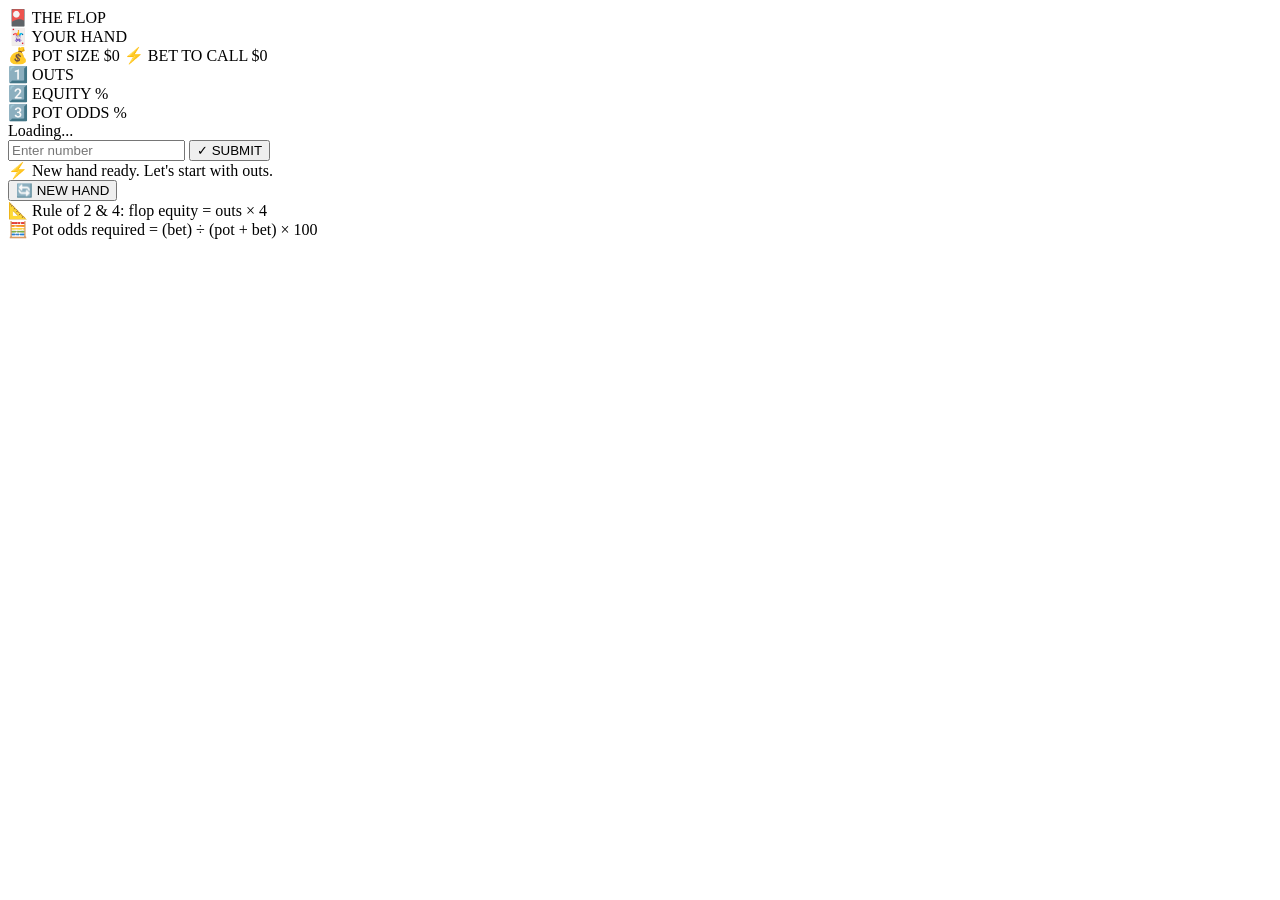
==== commit abcebfcc: "Link external stylesheet and remove inline styles Removed inline CSS styles and linked to an externa" ====
--- a/index.html
+++ b/index.html
@@ -4,242 +4,7 @@
     <meta charset="UTF-8">
     <meta name="viewport" content="width=device-width, initial-scale=1.0">
     <title>Poker Trainer: Outs → Equity → Pot Odds</title>
-    <style>
-        * {
-            box-sizing: border-box;
-        }
-
-        body {
-            background: linear-gradient(135deg, #0a2f1f 0%, #051a0f 100%);
-            font-family: 'Segoe UI', 'Roboto', 'Helvetica Neue', sans-serif;
-            display: flex;
-            justify-content: center;
-            align-items: center;
-            min-height: 100vh;
-            margin: 0;
-            padding: 20px;
-        }
-
-        .poker-table {
-            max-width: 750px;
-            width: 100%;
-            background: #1e3a2a;
-            border-radius: 40px;
-            padding: 24px 20px 30px;
-            box-shadow: 0 20px 35px rgba(0,0,0,0.5), inset 0 1px 2px rgba(255,255,255,0.1);
-            border: 1px solid #c4a66a;
-        }
-
-        /* Board area (top) */
-        .board-area {
-            background: #0f2a1c;
-            border-radius: 28px;
-            padding: 20px 15px;
-            margin-bottom: 30px;
-            text-align: center;
-            box-shadow: inset 0 0 0 2px #2e6b48, 0 5px 10px rgba(0,0,0,0.3);
-        }
-
-        /* Hand area (bottom) */
-        .hand-area {
-            background: #0f2a1c;
-            border-radius: 28px;
-            padding: 20px 15px;
-            margin-bottom: 25px;
-            text-align: center;
-            box-shadow: inset 0 0 0 2px #2e6b48, 0 5px 10px rgba(0,0,0,0.3);
-        }
-
-        .section-label {
-            color: #f7e05e;
-            font-weight: bold;
-            letter-spacing: 2px;
-            font-size: 0.85rem;
-            margin-bottom: 12px;
-            text-transform: uppercase;
-            display: inline-block;
-            background: #00000066;
-            padding: 4px 16px;
-            border-radius: 30px;
-        }
-
-        .card-row {
-            display: flex;
-            justify-content: center;
-            gap: 15px;
-            flex-wrap: wrap;
-        }
-
-        .poker-card {
-            background: white;
-            width: 85px;
-            height: 115px;
-            border-radius: 12px;
-            box-shadow: -2px 3px 8px rgba(0,0,0,0.4);
-            display: flex;
-            flex-direction: column;
-            justify-content: center;
-            align-items: center;
-            font-weight: 800;
-        }
-
-        @media (max-width: 550px) {
-            .poker-card {
-                width: 65px;
-                height: 90px;
-            }
-            .card-rank { font-size: 1.8rem; }
-            .card-suit { font-size: 2rem; }
-        }
-
-        .card-rank {
-            font-size: 2.2rem;
-            line-height: 1;
-            margin-top: 8px;
-        }
-
-        .card-suit {
-            font-size: 2.4rem;
-            margin-bottom: 8px;
-        }
-
-        .suit-red { color: #c33; }
-        .suit-black { color: #222; }
-
-        /* quiz panel */
-        .quiz-panel {
-            background: #1f2a1dd9;
-            border-radius: 28px;
-            padding: 20px;
-            backdrop-filter: blur(4px);
-            border: 1px solid #dbb46a;
-        }
-
-        .pot-info {
-            display: flex;
-            justify-content: space-between;
-            background: #00000099;
-            padding: 12px 20px;
-            border-radius: 60px;
-            margin-bottom: 20px;
-            color: #ffefc0;
-            font-weight: bold;
-            font-size: 1.2rem;
-            gap: 15px;
-            flex-wrap: wrap;
-        }
-
-        .pot-info span:first-child { color: #ffd966; }
-        .pot-info span:last-child { font-family: monospace; font-size: 1.3rem; background: #2a2418; padding: 4px 16px; border-radius: 40px; }
-
-        .question-card {
-            background: #000000aa;
-            padding: 18px;
-            border-radius: 32px;
-            margin: 15px 0;
-            text-align: center;
-        }
-
-        .question-text {
-            font-size: 1.5rem;
-            font-weight: bold;
-            color: #fff3cf;
-            margin-bottom: 15px;
-        }
-
-        .answer-input {
-            display: flex;
-            gap: 12px;
-            justify-content: center;
-            flex-wrap: wrap;
-        }
-
-        .answer-input input {
-            background: #fef2da;
-            border: none;
-            padding: 12px 18px;
-            font-size: 1.2rem;
-            width: 140px;
-            border-radius: 50px;
-            text-align: center;
-            font-weight: bold;
-            font-family: monospace;
-        }
-
-        .answer-input button {
-            background: #cfb27c;
-            border: none;
-            padding: 12px 28px;
-            font-size: 1.1rem;
-            font-weight: bold;
-            border-radius: 50px;
-            cursor: pointer;
-            transition: 0.07s linear;
-            box-shadow: 0 3px 0 #6b4e2a;
-        }
-
-        .answer-input button:active {
-            transform: translateY(2px);
-            box-shadow: 0 1px 0 #6b4e2a;
-        }
-
-        .feedback {
-            margin-top: 15px;
-            padding: 14px;
-            border-radius: 40px;
-            background: #0e1a12;
-            color: #e7dbb6;
-            text-align: center;
-            font-weight: bold;
-        }
-
-        .next-btn {
-            width: 100%;
-            background: #4c8b5e;
-            border: none;
-            padding: 14px;
-            font-size: 1.2rem;
-            font-weight: bold;
-            color: white;
-            border-radius: 60px;
-            margin-top: 20px;
-            cursor: pointer;
-            transition: 0.07s linear;
-            box-shadow: 0 4px 0 #1f4a2e;
-        }
-
-        .next-btn:active {
-            transform: translateY(2px);
-        }
-
-        .step-indicator {
-            display: flex;
-            justify-content: center;
-            gap: 20px;
-            margin-bottom: 20px;
-        }
-
-        .step {
-            background: #2c2b26;
-            padding: 6px 18px;
-            border-radius: 40px;
-            color: #b6a57a;
-            font-size: 0.85rem;
-        }
-
-        .step.active {
-            background: #efc368;
-            color: #1f2a0e;
-            font-weight: bold;
-        }
-
-        .small-note {
-            font-size: 0.7rem;
-            text-align: center;
-            margin-top: 20px;
-            color: #c0b07a;
-        }
-    </style>
+    <link rel="stylesheet" href="style.css">
 </head>
 <body>
 <div class="poker-table">
@@ -272,7 +37,7 @@
 
         <div class="question-card">
             <div class="question-text" id="questionText">Loading...</div>
-            <div class="answer-input" id="answerArea">
+            <div class="answer-input">
                 <input type="number" id="userAnswer" placeholder="Enter number" step="any">
                 <button id="submitBtn">✓ SUBMIT</button>
             </div>
@@ -287,223 +52,6 @@
     </div>
 </div>
 
-<script>
-    // ----- Card Data -----
-    const ranks = ['2','3','4','5','6','7','8','9','T','J','Q','K','A'];
-    const suits = ['♥', '♦', '♣', '♠'];
-    const suitColor = (s) => (s === '♥' || s === '♦') ? 'suit-red' : 'suit-black';
-
-    function randomCard() {
-        return { rank: ranks[Math.floor(Math.random() * ranks.length)], suit: suits[Math.floor(Math.random() * 4)] };
-    }
-
-    function isEqual(c1, c2) {
-        return c1.rank === c2.rank && c1.suit === c2.suit;
-    }
-
-    function uniqueCards(count, exclude = []) {
-        let cards = [...exclude];
-        while (cards.length < count) {
-            let newCard = randomCard();
-            let dup = cards.some(c => isEqual(c, newCard));
-            if (!dup) cards.push(newCard);
-        }
-        return cards.slice(exclude.length);
-    }
-
-    // ----- OUTS DETECTION (flush + open ended / gutshot) -----
-    function countFlushOuts(hand, board) {
-        let all = [...hand, ...board];
-        let suitCount = { '♥':0, '♦':0, '♣':0, '♠':0 };
-        all.forEach(c => suitCount[c.suit]++);
-        let maxSuit = Math.max(...Object.values(suitCount));
-        if (maxSuit === 4) return 9;  // 4 to a flush, 9 remaining
-        return 0;
-    }
-
-    function getStraightOuts(hand, board) {
-        let allCards = [...hand, ...board];
-        let rankIndices = new Set();
-        allCards.forEach(c => {
-            let idx = ranks.indexOf(c.rank);
-            if (idx !== -1) rankIndices.add(idx);
-        });
-        let sorted = [...rankIndices].sort((a,b)=>a-b);
-        if (sorted.length < 4) return 0;
-        // open-ended
-        for (let i = 0; i <= sorted.length-4; i++) {
-            if (sorted[i+3] - sorted[i] === 3) {
-                let lowOut = sorted[i]-1;
-                let highOut = sorted[i+3]+1;
-                let outs = 0;
-                if (lowOut >= 0 && !rankIndices.has(lowOut)) outs += 4;
-                if (highOut <= 12 && !rankIndices.has(highOut)) outs += 4;
-                if (outs >= 4) return 8;
-            }
-        }
-        // gutshot
-        for (let i = 0; i <= sorted.length-4; i++) {
-            if (sorted[i+3] - sorted[i] === 4) return 4;
-        }
-        return 0;
-    }
-
-    function calculateOuts(hand, board) {
-        let flush = countFlushOuts(hand, board);
-        let straight = getStraightOuts(hand, board);
-        let total = flush + straight;
-        if (total === 0) {
-            // overcards or weak pair
-            let hasPair = hand.some(h => board.some(b => b.rank === h.rank));
-            if (!hasPair) total = 6; // two overcards approx 6 outs
-            else total = 2;
-        }
-        return Math.min(total, 15);
-    }
-
-    // generate hand that has at least 4 outs for learning value
-    function generatePlayableScenario() {
-        let attempts = 0;
-        while (attempts < 20) {
-            let hand = uniqueCards(2);
-            let board = uniqueCards(3, hand);
-            let outs = calculateOuts(hand, board);
-            if (outs >= 4 && outs <= 14) {
-                let pot = Math.floor(Math.random() * 1600) + 700;
-                let betOptions = [0.35, 0.45, 0.6, 0.75, 0.9];
-                let fraction = betOptions[Math.floor(Math.random() * betOptions.length)];
-                let bet = Math.floor(pot * fraction);
-                if (bet < 60) bet = 80;
-                return { hand, board, outs, pot, bet };
-            }
-            attempts++;
-        }
-        // fallback
-        let hand = uniqueCards(2);
-        let board = uniqueCards(3, hand);
-        let outs = calculateOuts(hand, board);
-        let pot = 1200, bet = 600;
-        return { hand, board, outs, pot, bet };
-    }
-
-    // ----- GAME STATE -----
-    let currentHand = null;
-    let currentStep = 1;   // 1=outs, 2=equity, 3=potOdds
-    let correctOuts = 0;
-    let correctEquity = 0;
-    let correctPotOdds = 0;
-
-    function renderCards(hand, board) {
-        const handContainer = document.getElementById('handCards');
-        const boardContainer = document.getElementById('boardCards');
-        handContainer.innerHTML = '';
-        boardContainer.innerHTML = '';
-        hand.forEach(c => {
-            let div = document.createElement('div');
-            div.className = 'poker-card';
-            div.innerHTML = `<div class="card-rank">${c.rank}</div><div class="card-suit ${suitColor(c.suit)}">${c.suit}</div>`;
-            handContainer.appendChild(div);
-        });
-        board.forEach(c => {
-            let div = document.createElement('div');
-            div.className = 'poker-card';
-            div.innerHTML = `<div class="card-rank">${c.rank}</div><div class="card-suit ${suitColor(c.suit)}">${c.suit}</div>`;
-            boardContainer.appendChild(div);
-        });
-    }
-
-    function updateStepUI() {
-        document.getElementById('step1Label').classList.remove('active');
-        document.getElementById('step2Label').classList.remove('active');
-        document.getElementById('step3Label').classList.remove('active');
-        if (currentStep === 1) document.getElementById('step1Label').classList.add('active');
-        else if (currentStep === 2) document.getElementById('step2Label').classList.add('active');
-        else document.getElementById('step3Label').classList.add('active');
-    }
-
-    function resetQuizToStep1() {
-        currentStep = 1;
-        updateStepUI();
-        document.getElementById('questionText').innerHTML = `🔎 How many OUTS do you have?<br><span style="font-size:0.9rem;">(flush / straight draw, overcards)</span>`;
-        document.getElementById('userAnswer').value = '';
-        document.getElementById('feedbackMsg').innerHTML = '🤔 Count your outs from the hand + flop.';
-        document.getElementById('feedbackMsg').style.background = "#0e1a12";
-    }
-
-    function loadNewHand() {
-        currentHand = generatePlayableScenario();
-        renderCards(currentHand.hand, currentHand.board);
-        document.getElementById('potDisplay').innerHTML = `$${currentHand.pot}`;
-        document.getElementById('betDisplay').innerHTML = `$${currentHand.bet}`;
-        correctOuts = currentHand.outs;
-        let equity = Math.min(99, correctOuts * 4);
-        correctEquity = equity;
-        let requiredOdds = (currentHand.bet / (currentHand.pot + currentHand.bet)) * 100;
-        correctPotOdds = Math.round(requiredOdds * 10) / 10;
-        resetQuizToStep1();
-    }
-
-    function handleSubmit() {
-        let inputVal = parseFloat(document.getElementById('userAnswer').value);
-        if (isNaN(inputVal)) {
-            document.getElementById('feedbackMsg').innerHTML = '❌ Please enter a number.';
-            return;
-        }
-        const feedbackDiv = document.getElementById('feedbackMsg');
-        
-        if (currentStep === 1) {
-            // check outs
-            if (Math.abs(inputVal - correctOuts) < 0.1) {
-                feedbackDiv.innerHTML = `✅ Correct! ${correctOuts} outs. Now calculate EQUITY using Rule of 4: ${correctOuts} × 4 = ?`;
-                feedbackDiv.style.background = "#1f543e";
-                currentStep = 2;
-                updateStepUI();
-                document.getElementById('questionText').innerHTML = `🧮 What is your EQUITY (%)?<br><span style="font-size:0.85rem;">(Rule of 4 on flop: outs × 4)</span>`;
-                document.getElementById('userAnswer').value = '';
-            } else {
-                feedbackDiv.innerHTML = `❌ Wrong. You have ${correctOuts} outs. Count flush draws (9) + straight draws (4 or 8). Try again.`;
-                feedbackDiv.style.background = "#6b2e25";
-            }
-        }
-        else if (currentStep === 2) {
-            if (Math.abs(inputVal - correctEquity) < 1.5) {
-                feedbackDiv.innerHTML = `✅ Great! ${correctEquity}% equity. Now last step: pot odds percentage to call.`;
-                feedbackDiv.style.background = "#1f543e";
-                currentStep = 3;
-                updateStepUI();
-                let required = correctPotOdds;
-                document.getElementById('questionText').innerHTML = `🎲 Required pot odds = (bet) / (pot + bet) × 100<br><span style="font-size:1rem;">Bet $${currentHand.bet} into $${currentHand.pot}: what % do you need?</span>`;
-                document.getElementById('userAnswer').value = '';
-            } else {
-                feedbackDiv.innerHTML = `❌ Equity = outs × 4 → ${correctOuts} × 4 = ${correctEquity}%. You put ${inputVal}%. Remember rule of 4 on flop!`;
-                feedbackDiv.style.background = "#6b2e25";
-            }
-        }
-        else if (currentStep === 3) {
-            if (Math.abs(inputVal - correctPotOdds) < 1.2) {
-                feedbackDiv.innerHTML = `🎉 PERFECT! Required pot odds = ${correctPotOdds}%. Your equity ${correctEquity}% is ${correctEquity >= correctPotOdds ? '≥' : '<'} required → ${correctEquity >= correctPotOdds ? 'CALL' : 'FOLD'}. Click NEW HAND.`;
-                feedbackDiv.style.background = "#2a6b45";
-                document.getElementById('submitBtn').disabled = true;
-                setTimeout(() => { document.getElementById('submitBtn').disabled = false; }, 300);
-            } else {
-                feedbackDiv.innerHTML = `❌ Pot odds = bet ÷ (pot+bet) = ${currentHand.bet} / (${currentHand.pot}+${currentHand.bet}) = ${correctPotOdds}%. You answered ${inputVal}%. Formula: bet / (pot+bet) × 100.`;
-                feedbackDiv.style.background = "#6b2e25";
-            }
-        }
-    }
-
-    // Event listeners
-    document.getElementById('submitBtn').addEventListener('click', handleSubmit);
-    document.getElementById('nextBtn').addEventListener('click', () => {
-        loadNewHand();
-        document.getElementById('submitBtn').disabled = false;
-    });
-    document.getElementById('userAnswer').addEventListener('keypress', (e) => {
-        if (e.key === 'Enter') handleSubmit();
-    });
-
-    // Start
-    loadNewHand();
-</script>
+<script src="script.js"></script>
 </body>
 </html>
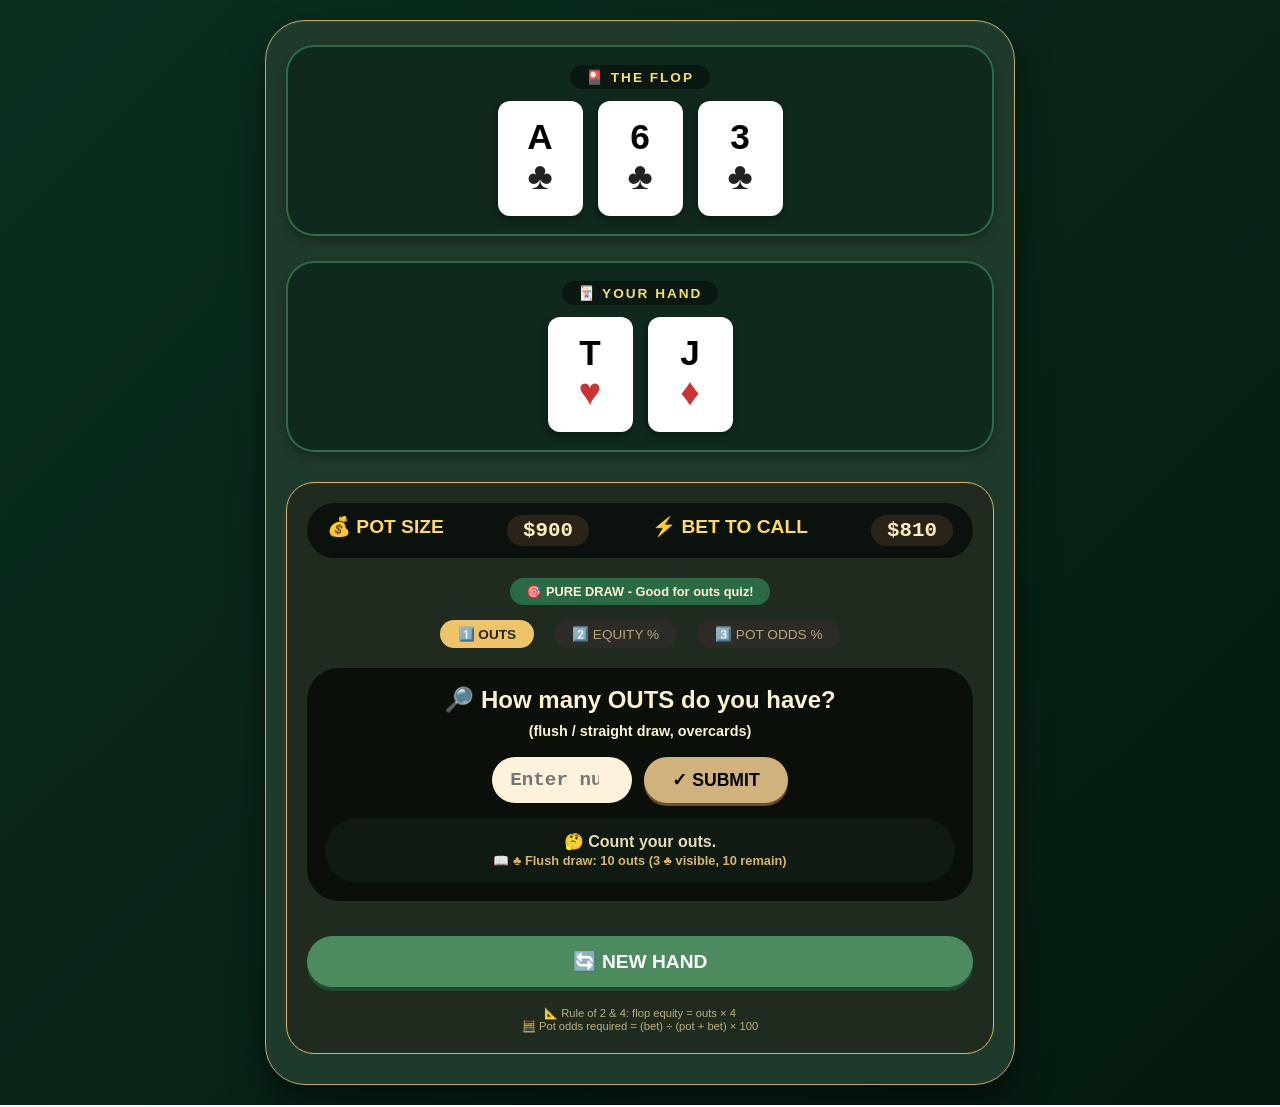
==== commit 5fb3701a: "Add loading strength badge to index.html" ====
--- a/index.html
+++ b/index.html
@@ -29,6 +29,10 @@
             <span id="betDisplay">$0</span>
         </div>
 
+<div style="text-align: center; margin-bottom: 15px;">
+    <span id="strengthBadge" style="display: inline-block; padding: 6px 16px; border-radius: 40px; font-size: 0.8rem; font-weight: bold;">🎯 Loading...</span>
+</div>
+
         <div class="step-indicator" id="stepIndicator">
             <div class="step" id="step1Label">1️⃣ OUTS</div>
             <div class="step" id="step2Label">2️⃣ EQUITY %</div>
--- a/style.css
+++ b/style.css
@@ -0,0 +1,235 @@
+* {
+    box-sizing: border-box;
+}
+
+body {
+    background: linear-gradient(135deg, #0a2f1f 0%, #051a0f 100%);
+    font-family: 'Segoe UI', 'Roboto', 'Helvetica Neue', sans-serif;
+    display: flex;
+    justify-content: center;
+    align-items: center;
+    min-height: 100vh;
+    margin: 0;
+    padding: 20px;
+}
+
+.poker-table {
+    max-width: 750px;
+    width: 100%;
+    background: #1e3a2a;
+    border-radius: 40px;
+    padding: 24px 20px 30px;
+    box-shadow: 0 20px 35px rgba(0,0,0,0.5), inset 0 1px 2px rgba(255,255,255,0.1);
+    border: 1px solid #c4a66a;
+}
+
+.board-area, .hand-area {
+    background: #0f2a1c;
+    border-radius: 28px;
+    padding: 20px 15px;
+    margin-bottom: 25px;
+    text-align: center;
+    box-shadow: inset 0 0 0 2px #2e6b48, 0 5px 10px rgba(0,0,0,0.3);
+}
+
+.hand-area {
+    margin-bottom: 30px;
+}
+
+.section-label {
+    color: #f7e05e;
+    font-weight: bold;
+    letter-spacing: 2px;
+    font-size: 0.85rem;
+    margin-bottom: 12px;
+    text-transform: uppercase;
+    display: inline-block;
+    background: #00000066;
+    padding: 4px 16px;
+    border-radius: 30px;
+}
+
+.card-row {
+    display: flex;
+    justify-content: center;
+    gap: 15px;
+    flex-wrap: wrap;
+}
+
+.poker-card {
+    background: white;
+    width: 85px;
+    height: 115px;
+    border-radius: 12px;
+    box-shadow: -2px 3px 8px rgba(0,0,0,0.4);
+    display: flex;
+    flex-direction: column;
+    justify-content: center;
+    align-items: center;
+    font-weight: 800;
+}
+
+@media (max-width: 550px) {
+    .poker-card {
+        width: 65px;
+        height: 90px;
+    }
+    .card-rank { font-size: 1.8rem; }
+    .card-suit { font-size: 2rem; }
+}
+
+.card-rank {
+    font-size: 2.2rem;
+    line-height: 1;
+    margin-top: 8px;
+}
+
+.card-suit {
+    font-size: 2.4rem;
+    margin-bottom: 8px;
+}
+
+.suit-red { color: #c33; }
+.suit-black { color: #222; }
+
+.quiz-panel {
+    background: #1f2a1dd9;
+    border-radius: 28px;
+    padding: 20px;
+    backdrop-filter: blur(4px);
+    border: 1px solid #dbb46a;
+}
+
+.pot-info {
+    display: flex;
+    justify-content: space-between;
+    background: #00000099;
+    padding: 12px 20px;
+    border-radius: 60px;
+    margin-bottom: 20px;
+    color: #ffefc0;
+    font-weight: bold;
+    font-size: 1.2rem;
+    gap: 15px;
+    flex-wrap: wrap;
+}
+
+.pot-info span:first-child, .pot-info span:nth-child(3) {
+    color: #ffd966;
+}
+
+.pot-info span:last-child, .pot-info span:nth-child(2) {
+    font-family: monospace;
+    font-size: 1.3rem;
+    background: #2a2418;
+    padding: 4px 16px;
+    border-radius: 40px;
+}
+
+.question-card {
+    background: #000000aa;
+    padding: 18px;
+    border-radius: 32px;
+    margin: 15px 0;
+    text-align: center;
+}
+
+.question-text {
+    font-size: 1.5rem;
+    font-weight: bold;
+    color: #fff3cf;
+    margin-bottom: 15px;
+}
+
+.answer-input {
+    display: flex;
+    gap: 12px;
+    justify-content: center;
+    flex-wrap: wrap;
+}
+
+.answer-input input {
+    background: #fef2da;
+    border: none;
+    padding: 12px 18px;
+    font-size: 1.2rem;
+    width: 140px;
+    border-radius: 50px;
+    text-align: center;
+    font-weight: bold;
+    font-family: monospace;
+}
+
+.answer-input button {
+    background: #cfb27c;
+    border: none;
+    padding: 12px 28px;
+    font-size: 1.1rem;
+    font-weight: bold;
+    border-radius: 50px;
+    cursor: pointer;
+    transition: 0.07s linear;
+    box-shadow: 0 3px 0 #6b4e2a;
+}
+
+.answer-input button:active {
+    transform: translateY(2px);
+    box-shadow: 0 1px 0 #6b4e2a;
+}
+
+.feedback {
+    margin-top: 15px;
+    padding: 14px;
+    border-radius: 40px;
+    background: #0e1a12;
+    color: #e7dbb6;
+    text-align: center;
+    font-weight: bold;
+}
+
+.next-btn {
+    width: 100%;
+    background: #4c8b5e;
+    border: none;
+    padding: 14px;
+    font-size: 1.2rem;
+    font-weight: bold;
+    color: white;
+    border-radius: 60px;
+    margin-top: 20px;
+    cursor: pointer;
+    transition: 0.07s linear;
+    box-shadow: 0 4px 0 #1f4a2e;
+}
+
+.next-btn:active {
+    transform: translateY(2px);
+}
+
+.step-indicator {
+    display: flex;
+    justify-content: center;
+    gap: 20px;
+    margin-bottom: 20px;
+}
+
+.step {
+    background: #2c2b26;
+    padding: 6px 18px;
+    border-radius: 40px;
+    color: #b6a57a;
+    font-size: 0.85rem;
+}
+
+.step.active {
+    background: #efc368;
+    color: #1f2a0e;
+    font-weight: bold;
+}
+
+.small-note {
+    font-size: 0.7rem;
+    text-align: center;
+    margin-top: 20px;
+    color: #c0b07a;
+}
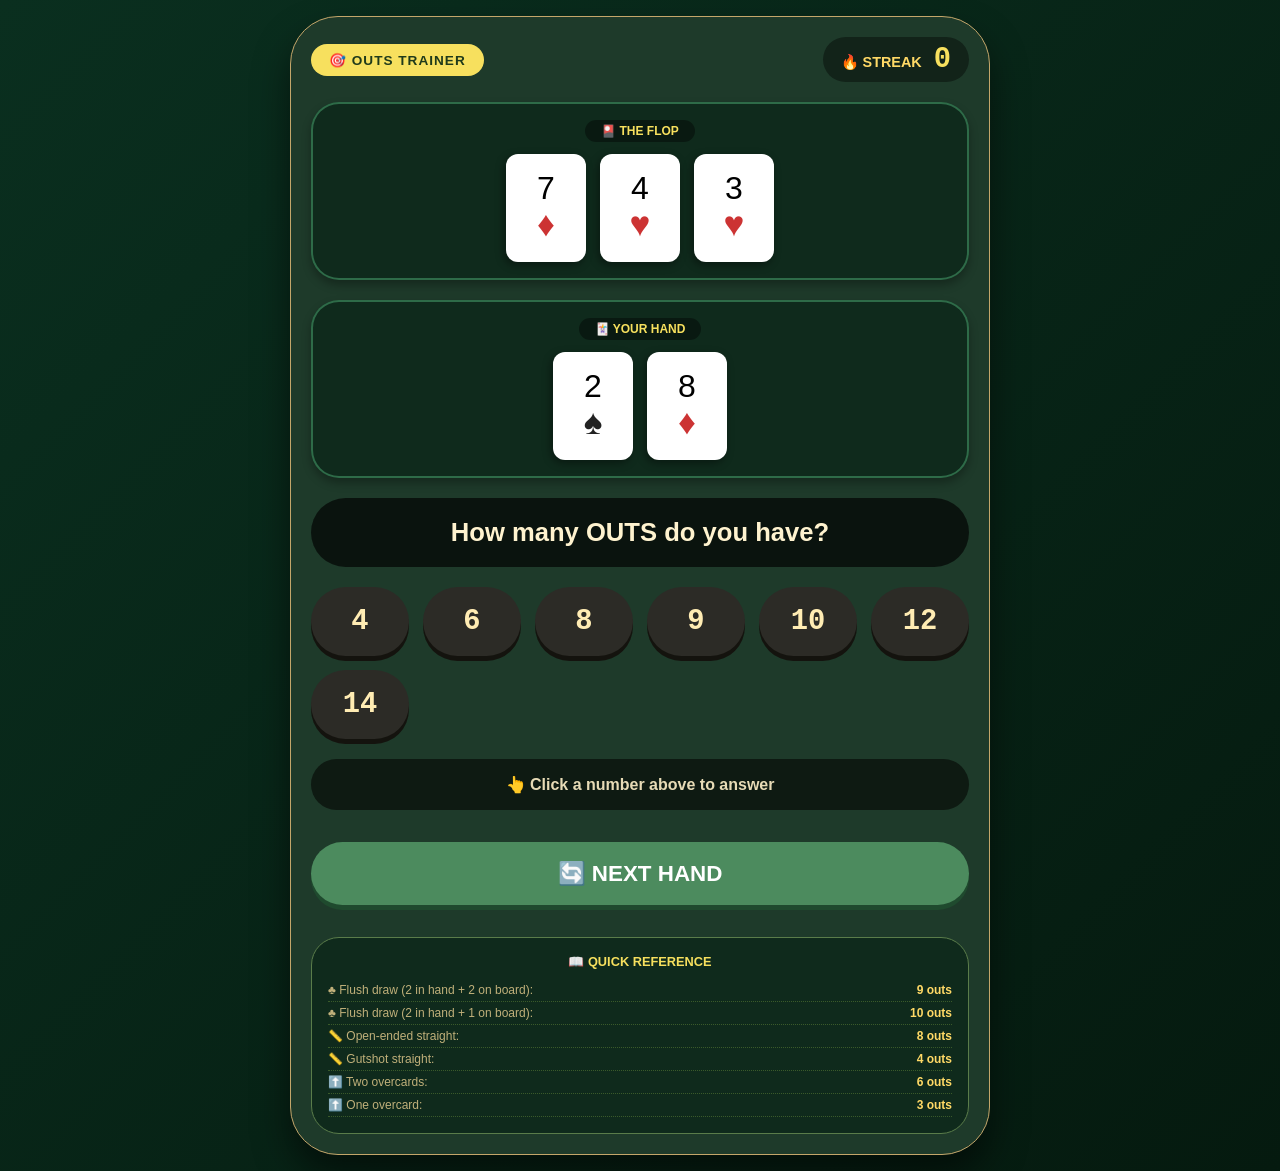
==== commit 25acd439: "Add initial HTML structure for Poker Trainer app" ====
--- a/index.html
+++ b/index.html
@@ -2,57 +2,73 @@
 <html lang="en">
 <head>
     <meta charset="UTF-8">
-    <meta name="viewport" content="width=device-width, initial-scale=1.0">
-    <title>Poker Trainer: Outs → Equity → Pot Odds</title>
+    <meta name="viewport" content="width=device-width, initial-scale=1.0, user-scalable=yes">
+    <title>Poker Trainer: Count Your Outs</title>
     <link rel="stylesheet" href="style.css">
 </head>
 <body>
-<div class="poker-table">
-    <!-- BOARD on TOP -->
+<div class="app-container">
+    <!-- Header with streak -->
+    <div class="header">
+        <span class="badge">🎯 OUTS TRAINER</span>
+        <div class="streak-box">
+            <span class="streak-label">🔥 STREAK</span>
+            <span class="streak-count" id="streakCount">0</span>
+        </div>
+    </div>
+
+    <!-- Board Area (Flop on top) -->
     <div class="board-area">
         <div class="section-label">🎴 THE FLOP</div>
         <div class="card-row" id="boardCards"></div>
     </div>
 
-    <!-- HAND BELOW -->
+    <!-- Hand Area (Your cards below) -->
     <div class="hand-area">
         <div class="section-label">🃏 YOUR HAND</div>
         <div class="card-row" id="handCards"></div>
     </div>
 
-    <!-- QUIZ SECTION -->
-    <div class="quiz-panel">
-        <div class="pot-info">
-            <span>💰 POT SIZE</span>
-            <span id="potDisplay">$0</span>
-            <span>⚡ BET TO CALL</span>
-            <span id="betDisplay">$0</span>
+    <!-- Made Hand Warning (appears when hand isn't a draw) -->
+    <div id="madeHandWarning" class="warning-badge" style="display: none;">
+        ⚠️ MADE HAND - Not a draw. Click NEXT for a new hand.
+    </div>
+
+    <!-- Question -->
+    <div class="question-area">
+        <div class="question-text" id="questionText">
+            How many OUTS do you have?
         </div>
+    </div>
 
-<div style="text-align: center; margin-bottom: 15px;">
-    <span id="strengthBadge" style="display: inline-block; padding: 6px 16px; border-radius: 40px; font-size: 0.8rem; font-weight: bold;">🎯 Loading...</span>
-</div>
+    <!-- Answer Buttons (Big, ADHD-friendly) -->
+    <div class="button-grid" id="buttonGrid">
+        <button class="outs-btn" data-outs="4">4</button>
+        <button class="outs-btn" data-outs="6">6</button>
+        <button class="outs-btn" data-outs="8">8</button>
+        <button class="outs-btn" data-outs="9">9</button>
+        <button class="outs-btn" data-outs="10">10</button>
+        <button class="outs-btn" data-outs="12">12</button>
+        <button class="outs-btn" data-outs="14">14</button>
+    </div>
 
-        <div class="step-indicator" id="stepIndicator">
-            <div class="step" id="step1Label">1️⃣ OUTS</div>
-            <div class="step" id="step2Label">2️⃣ EQUITY %</div>
-            <div class="step" id="step3Label">3️⃣ POT ODDS %</div>
-        </div>
+    <!-- Feedback -->
+    <div class="feedback-area" id="feedbackArea">
+        👆 Click a number above to answer
+    </div>
 
-        <div class="question-card">
-            <div class="question-text" id="questionText">Loading...</div>
-            <div class="answer-input">
-                <input type="number" id="userAnswer" placeholder="Enter number" step="any">
-                <button id="submitBtn">✓ SUBMIT</button>
-            </div>
-            <div class="feedback" id="feedbackMsg">⚡ New hand ready. Let's start with outs.</div>
-        </div>
+    <!-- Next Hand Button (Giant and Green) -->
+    <button class="next-btn" id="nextBtn">🔄 NEXT HAND</button>
 
-        <button class="next-btn" id="nextBtn">🔄 NEW HAND</button>
-        <div class="small-note">
-            📐 Rule of 2 & 4: flop equity = outs × 4<br>
-            🧮 Pot odds required = (bet) ÷ (pot + bet) × 100
-        </div>
+    <!-- Quick Reference (always visible) -->
+    <div class="reference">
+        <div class="ref-title">📖 QUICK REFERENCE</div>
+        <div class="ref-row">♣️ Flush draw (2 in hand + 2 on board): <strong>9 outs</strong></div>
+        <div class="ref-row">♣️ Flush draw (2 in hand + 1 on board): <strong>10 outs</strong></div>
+        <div class="ref-row">📏 Open-ended straight: <strong>8 outs</strong></div>
+        <div class="ref-row">📏 Gutshot straight: <strong>4 outs</strong></div>
+        <div class="ref-row">⬆️ Two overcards: <strong>6 outs</strong></div>
+        <div class="ref-row">⬆️ One overcard: <strong>3 outs</strong></div>
     </div>
 </div>
 
--- a/style.css
+++ b/style.css
@@ -1,5 +1,6 @@
 * {
     box-sizing: border-box;
+    user-select: none;
 }
 
 body {
@@ -10,37 +11,79 @@
     align-items: center;
     min-height: 100vh;
     margin: 0;
-    padding: 20px;
-}
-
-.poker-table {
-    max-width: 750px;
+    padding: 16px;
+}
+
+.app-container {
+    max-width: 700px;
     width: 100%;
     background: #1e3a2a;
-    border-radius: 40px;
-    padding: 24px 20px 30px;
-    box-shadow: 0 20px 35px rgba(0,0,0,0.5), inset 0 1px 2px rgba(255,255,255,0.1);
+    border-radius: 48px;
+    padding: 20px;
+    box-shadow: 0 20px 35px rgba(0,0,0,0.5);
     border: 1px solid #c4a66a;
 }
 
+/* Header */
+.header {
+    display: flex;
+    justify-content: space-between;
+    align-items: center;
+    margin-bottom: 20px;
+    flex-wrap: wrap;
+    gap: 12px;
+}
+
+.badge {
+    background: #f7e05e;
+    color: #1f3a1a;
+    padding: 8px 18px;
+    border-radius: 60px;
+    font-weight: bold;
+    font-size: 0.85rem;
+    letter-spacing: 1px;
+}
+
+.streak-box {
+    background: #00000066;
+    padding: 6px 18px;
+    border-radius: 60px;
+    display: flex;
+    gap: 12px;
+    align-items: baseline;
+}
+
+.streak-label {
+    color: #ffd966;
+    font-weight: bold;
+    font-size: 0.9rem;
+}
+
+.streak-count {
+    color: #f7e05e;
+    font-size: 1.8rem;
+    font-weight: bold;
+    font-family: monospace;
+}
+
+/* Board and Hand Areas */
 .board-area, .hand-area {
     background: #0f2a1c;
     border-radius: 28px;
-    padding: 20px 15px;
-    margin-bottom: 25px;
+    padding: 18px 12px;
+    margin-bottom: 20px;
     text-align: center;
     box-shadow: inset 0 0 0 2px #2e6b48, 0 5px 10px rgba(0,0,0,0.3);
 }
 
 .hand-area {
-    margin-bottom: 30px;
+    margin-bottom: 20px;
 }
 
 .section-label {
     color: #f7e05e;
     font-weight: bold;
-    letter-spacing: 2px;
-    font-size: 0.85rem;
+    font-size: 0.75rem;
     margin-bottom: 12px;
     text-transform: uppercase;
     display: inline-block;
@@ -52,24 +95,23 @@
 .card-row {
     display: flex;
     justify-content: center;
-    gap: 15px;
+    gap: 14px;
     flex-wrap: wrap;
 }
 
 .poker-card {
     background: white;
-    width: 85px;
-    height: 115px;
+    width: 80px;
+    height: 108px;
     border-radius: 12px;
     box-shadow: -2px 3px 8px rgba(0,0,0,0.4);
     display: flex;
     flex-direction: column;
     justify-content: center;
     align-items: center;
-    font-weight: 800;
-}
-
-@media (max-width: 550px) {
+}
+
+@media (max-width: 500px) {
     .poker-card {
         width: 65px;
         height: 90px;
@@ -79,157 +121,135 @@
 }
 
 .card-rank {
+    font-size: 2rem;
+    line-height: 1;
+    margin-top: 6px;
+}
+
+.card-suit {
     font-size: 2.2rem;
-    line-height: 1;
-    margin-top: 8px;
-}
-
-.card-suit {
-    font-size: 2.4rem;
-    margin-bottom: 8px;
+    margin-bottom: 6px;
 }
 
 .suit-red { color: #c33; }
 .suit-black { color: #222; }
 
-.quiz-panel {
-    background: #1f2a1dd9;
-    border-radius: 28px;
+/* Warning */
+.warning-badge {
+    background: #8b3a2a;
+    color: #ffe0b3;
+    text-align: center;
+    padding: 12px;
+    border-radius: 40px;
+    margin-bottom: 16px;
+    font-weight: bold;
+    font-size: 0.9rem;
+}
+
+/* Question */
+.question-area {
+    background: #000000aa;
+    border-radius: 40px;
     padding: 20px;
-    backdrop-filter: blur(4px);
-    border: 1px solid #dbb46a;
-}
-
-.pot-info {
-    display: flex;
-    justify-content: space-between;
-    background: #00000099;
-    padding: 12px 20px;
-    border-radius: 60px;
-    margin-bottom: 20px;
-    color: #ffefc0;
-    font-weight: bold;
-    font-size: 1.2rem;
-    gap: 15px;
-    flex-wrap: wrap;
-}
-
-.pot-info span:first-child, .pot-info span:nth-child(3) {
-    color: #ffd966;
-}
-
-.pot-info span:last-child, .pot-info span:nth-child(2) {
+    text-align: center;
+    margin: 16px 0;
+}
+
+.question-text {
+    font-size: 1.6rem;
+    font-weight: bold;
+    color: #fff3cf;
+}
+
+/* Big Button Grid */
+.button-grid {
+    display: grid;
+    grid-template-columns: repeat(auto-fit, minmax(85px, 1fr));
+    gap: 14px;
+    margin: 20px 0;
+}
+
+.outs-btn {
+    background: #2c2b26;
+    border: none;
+    padding: 18px 0;
+    font-size: 1.8rem;
+    font-weight: bold;
+    color: #ffecb3;
+    border-radius: 60px;
+    cursor: pointer;
+    transition: all 0.05s linear;
+    box-shadow: 0 5px 0 #14130e;
     font-family: monospace;
-    font-size: 1.3rem;
-    background: #2a2418;
-    padding: 4px 16px;
+}
+
+.outs-btn:active {
+    transform: translateY(2px);
+    box-shadow: 0 2px 0 #14130e;
+}
+
+.outs-btn:hover {
+    background: #3f3d35;
+}
+
+/* Feedback */
+.feedback-area {
+    background: #0e1a12;
+    padding: 16px;
     border-radius: 40px;
-}
-
-.question-card {
-    background: #000000aa;
-    padding: 18px;
-    border-radius: 32px;
-    margin: 15px 0;
-    text-align: center;
-}
-
-.question-text {
-    font-size: 1.5rem;
-    font-weight: bold;
-    color: #fff3cf;
-    margin-bottom: 15px;
-}
-
-.answer-input {
-    display: flex;
-    gap: 12px;
-    justify-content: center;
-    flex-wrap: wrap;
-}
-
-.answer-input input {
-    background: #fef2da;
-    border: none;
-    padding: 12px 18px;
-    font-size: 1.2rem;
-    width: 140px;
-    border-radius: 50px;
-    text-align: center;
-    font-weight: bold;
-    font-family: monospace;
-}
-
-.answer-input button {
-    background: #cfb27c;
-    border: none;
-    padding: 12px 28px;
-    font-size: 1.1rem;
-    font-weight: bold;
-    border-radius: 50px;
-    cursor: pointer;
-    transition: 0.07s linear;
-    box-shadow: 0 3px 0 #6b4e2a;
-}
-
-.answer-input button:active {
-    transform: translateY(2px);
-    box-shadow: 0 1px 0 #6b4e2a;
-}
-
-.feedback {
-    margin-top: 15px;
-    padding: 14px;
-    border-radius: 40px;
-    background: #0e1a12;
+    text-align: center;
     color: #e7dbb6;
-    text-align: center;
-    font-weight: bold;
-}
-
+    font-weight: bold;
+    margin: 16px 0;
+    font-size: 1rem;
+}
+
+/* Giant Next Button */
 .next-btn {
     width: 100%;
     background: #4c8b5e;
     border: none;
-    padding: 14px;
-    font-size: 1.2rem;
+    padding: 18px;
+    font-size: 1.4rem;
     font-weight: bold;
     color: white;
     border-radius: 60px;
-    margin-top: 20px;
+    margin: 16px 0;
     cursor: pointer;
-    transition: 0.07s linear;
-    box-shadow: 0 4px 0 #1f4a2e;
+    transition: 0.05s linear;
+    box-shadow: 0 5px 0 #1f4a2e;
 }
 
 .next-btn:active {
     transform: translateY(2px);
 }
 
-.step-indicator {
-    display: flex;
-    justify-content: center;
-    gap: 20px;
-    margin-bottom: 20px;
-}
-
-.step {
-    background: #2c2b26;
-    padding: 6px 18px;
-    border-radius: 40px;
-    color: #b6a57a;
-    font-size: 0.85rem;
-}
-
-.step.active {
-    background: #efc368;
-    color: #1f2a0e;
-    font-weight: bold;
-}
-
-.small-note {
-    font-size: 0.7rem;
-    text-align: center;
-    margin-top: 20px;
+/* Quick Reference */
+.reference {
+    background: #0f2a1c;
+    border-radius: 28px;
+    padding: 16px;
+    margin-top: 16px;
+    border: 1px solid #5a7c4a;
+}
+
+.ref-title {
+    color: #f7e05e;
+    font-weight: bold;
+    margin-bottom: 10px;
+    font-size: 0.8rem;
+    text-align: center;
+}
+
+.ref-row {
     color: #c0b07a;
-}
+    font-size: 0.75rem;
+    padding: 4px 0;
+    display: flex;
+    justify-content: space-between;
+    border-bottom: 1px dotted #3a5a2a;
+}
+
+.ref-row strong {
+    color: #ffd966;
+}
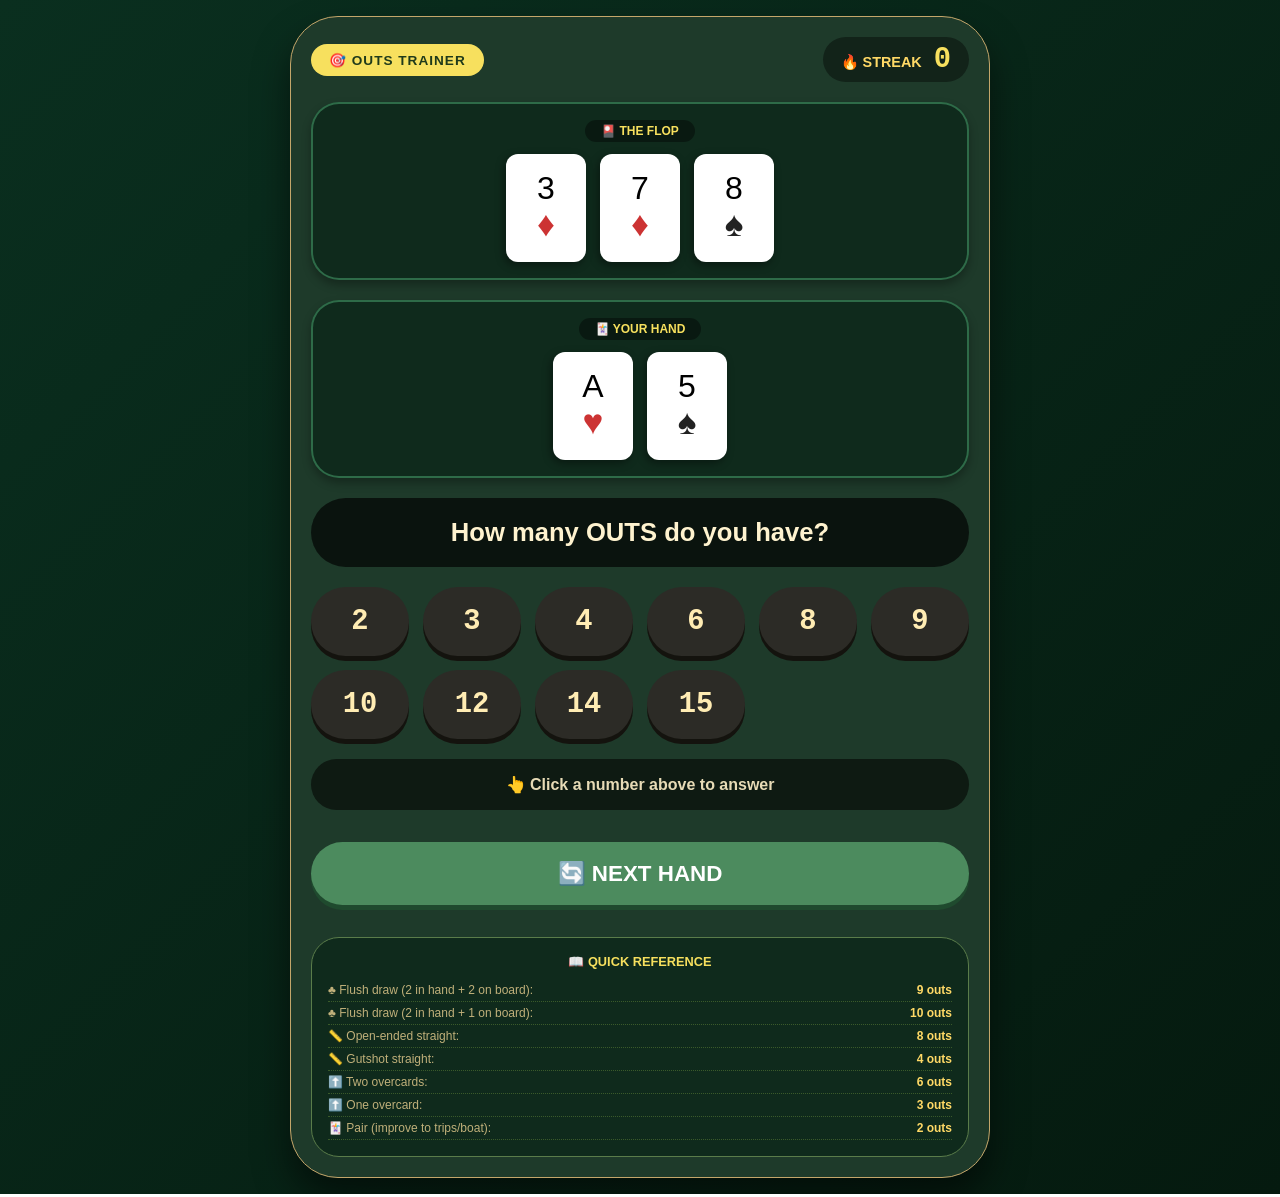
==== commit 9833f06c: "Update answer buttons and feedback section in HTML" ====
--- a/index.html
+++ b/index.html
@@ -41,8 +41,10 @@
         </div>
     </div>
 
-    <!-- Answer Buttons (Big, ADHD-friendly) -->
+    <!-- Answer Buttons (Complete set for all common outs) -->
     <div class="button-grid" id="buttonGrid">
+        <button class="outs-btn" data-outs="2">2</button>
+        <button class="outs-btn" data-outs="3">3</button>
         <button class="outs-btn" data-outs="4">4</button>
         <button class="outs-btn" data-outs="6">6</button>
         <button class="outs-btn" data-outs="8">8</button>
@@ -50,6 +52,7 @@
         <button class="outs-btn" data-outs="10">10</button>
         <button class="outs-btn" data-outs="12">12</button>
         <button class="outs-btn" data-outs="14">14</button>
+        <button class="outs-btn" data-outs="15">15</button>
     </div>
 
     <!-- Feedback -->
@@ -69,6 +72,7 @@
         <div class="ref-row">📏 Gutshot straight: <strong>4 outs</strong></div>
         <div class="ref-row">⬆️ Two overcards: <strong>6 outs</strong></div>
         <div class="ref-row">⬆️ One overcard: <strong>3 outs</strong></div>
+        <div class="ref-row">🃏 Pair (improve to trips/boat): <strong>2 outs</strong></div>
     </div>
 </div>
 
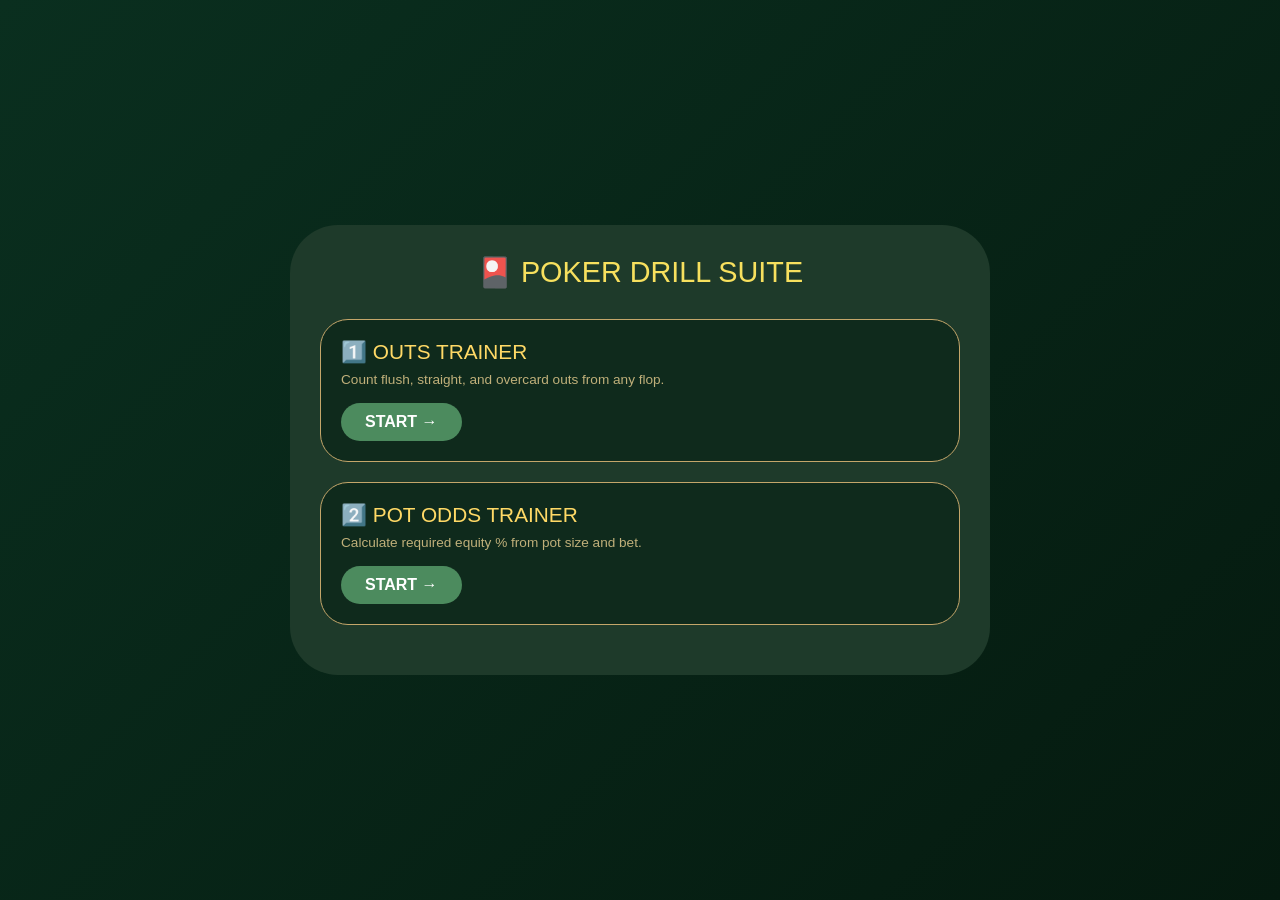
==== commit c87706bf: "add pot odds trainer and main menu" ====
--- a/index.html
+++ b/index.html
@@ -1,81 +1,77 @@
-<!DOCTYPE html>
+<!doctype html>
 <html lang="en">
-<head>
-    <meta charset="UTF-8">
-    <meta name="viewport" content="width=device-width, initial-scale=1.0, user-scalable=yes">
-    <title>Poker Trainer: Count Your Outs</title>
-    <link rel="stylesheet" href="style.css">
-</head>
-<body>
-<div class="app-container">
-    <!-- Header with streak -->
-    <div class="header">
-        <span class="badge">🎯 OUTS TRAINER</span>
-        <div class="streak-box">
-            <span class="streak-label">🔥 STREAK</span>
-            <span class="streak-count" id="streakCount">0</span>
+  <head>
+    <meta charset="UTF-8" />
+    <meta name="viewport" content="width=device-width, initial-scale=1.0" />
+    <title>Poker Drill Suite</title>
+    <link rel="stylesheet" href="core/styles.css" />
+    <style>
+      .menu-container {
+        max-width: 700px;
+        width: 100%;
+        background: #1e3a2a;
+        border-radius: 48px;
+        padding: 30px;
+        text-align: center;
+      }
+      .menu-title {
+        color: #f7e05e;
+        font-size: 1.8rem;
+        margin-bottom: 30px;
+      }
+      .drill-card {
+        background: #0f2a1c;
+        border-radius: 28px;
+        padding: 20px;
+        margin-bottom: 20px;
+        text-align: left;
+        border: 1px solid #c4a66a;
+      }
+      .drill-title {
+        color: #ffd966;
+        font-size: 1.3rem;
+        margin-bottom: 8px;
+      }
+      .drill-desc {
+        color: #c0b07a;
+        font-size: 0.85rem;
+        margin-bottom: 16px;
+      }
+      .drill-btn {
+        background: #4c8b5e;
+        border: none;
+        padding: 10px 24px;
+        border-radius: 40px;
+        color: white;
+        font-weight: bold;
+        cursor: pointer;
+        text-decoration: none;
+        display: inline-block;
+      }
+      .drill-btn:active {
+        transform: translateY(2px);
+      }
+    </style>
+  </head>
+  <body>
+    <div class="menu-container">
+      <div class="menu-title">🎴 POKER DRILL SUITE</div>
+
+      <div class="drill-card">
+        <div class="drill-title">1️⃣ OUTS TRAINER</div>
+        <div class="drill-desc">
+          Count flush, straight, and overcard outs from any flop.
         </div>
+        <a href="outs-trainer/index.html" class="drill-btn">START →</a>
+      </div>
+
+      <div class="drill-card">
+        <div class="drill-title">2️⃣ POT ODDS TRAINER</div>
+        <div class="drill-desc">
+          Calculate required equity % from pot size and bet.
+        </div>
+        <a href="pot-odds-trainer/index.html" class="drill-btn">START →</a>
+      </div>
     </div>
-
-    <!-- Board Area (Flop on top) -->
-    <div class="board-area">
-        <div class="section-label">🎴 THE FLOP</div>
-        <div class="card-row" id="boardCards"></div>
-    </div>
-
-    <!-- Hand Area (Your cards below) -->
-    <div class="hand-area">
-        <div class="section-label">🃏 YOUR HAND</div>
-        <div class="card-row" id="handCards"></div>
-    </div>
-
-    <!-- Made Hand Warning (appears when hand isn't a draw) -->
-    <div id="madeHandWarning" class="warning-badge" style="display: none;">
-        ⚠️ MADE HAND - Not a draw. Click NEXT for a new hand.
-    </div>
-
-    <!-- Question -->
-    <div class="question-area">
-        <div class="question-text" id="questionText">
-            How many OUTS do you have?
-        </div>
-    </div>
-
-    <!-- Answer Buttons (Complete set for all common outs) -->
-    <div class="button-grid" id="buttonGrid">
-        <button class="outs-btn" data-outs="2">2</button>
-        <button class="outs-btn" data-outs="3">3</button>
-        <button class="outs-btn" data-outs="4">4</button>
-        <button class="outs-btn" data-outs="6">6</button>
-        <button class="outs-btn" data-outs="8">8</button>
-        <button class="outs-btn" data-outs="9">9</button>
-        <button class="outs-btn" data-outs="10">10</button>
-        <button class="outs-btn" data-outs="12">12</button>
-        <button class="outs-btn" data-outs="14">14</button>
-        <button class="outs-btn" data-outs="15">15</button>
-    </div>
-
-    <!-- Feedback -->
-    <div class="feedback-area" id="feedbackArea">
-        👆 Click a number above to answer
-    </div>
-
-    <!-- Next Hand Button (Giant and Green) -->
-    <button class="next-btn" id="nextBtn">🔄 NEXT HAND</button>
-
-    <!-- Quick Reference (always visible) -->
-    <div class="reference">
-        <div class="ref-title">📖 QUICK REFERENCE</div>
-        <div class="ref-row">♣️ Flush draw (2 in hand + 2 on board): <strong>9 outs</strong></div>
-        <div class="ref-row">♣️ Flush draw (2 in hand + 1 on board): <strong>10 outs</strong></div>
-        <div class="ref-row">📏 Open-ended straight: <strong>8 outs</strong></div>
-        <div class="ref-row">📏 Gutshot straight: <strong>4 outs</strong></div>
-        <div class="ref-row">⬆️ Two overcards: <strong>6 outs</strong></div>
-        <div class="ref-row">⬆️ One overcard: <strong>3 outs</strong></div>
-        <div class="ref-row">🃏 Pair (improve to trips/boat): <strong>2 outs</strong></div>
-    </div>
-</div>
-
-<script src="script.js"></script>
-</body>
+  </body>
 </html>
--- a/core/styles.css
+++ b/core/styles.css
@@ -0,0 +1,262 @@
+* {
+  box-sizing: border-box;
+  user-select: none;
+}
+
+body {
+  background: linear-gradient(135deg, #0a2f1f 0%, #051a0f 100%);
+  font-family: "Segoe UI", "Roboto", "Helvetica Neue", sans-serif;
+  display: flex;
+  justify-content: center;
+  align-items: center;
+  min-height: 100vh;
+  margin: 0;
+  padding: 16px;
+}
+
+.drill-container {
+  max-width: 700px;
+  width: 100%;
+  background: #1e3a2a;
+  border-radius: 48px;
+  padding: 20px;
+  box-shadow: 0 20px 35px rgba(0, 0, 0, 0.5);
+  border: 1px solid #c4a66a;
+}
+
+.header {
+  display: flex;
+  justify-content: space-between;
+  align-items: center;
+  margin-bottom: 20px;
+  flex-wrap: wrap;
+  gap: 12px;
+}
+
+.badge {
+  background: #f7e05e;
+  color: #1f3a1a;
+  padding: 8px 18px;
+  border-radius: 60px;
+  font-weight: bold;
+  font-size: 0.85rem;
+  letter-spacing: 1px;
+}
+
+.streak-box {
+  background: #00000066;
+  padding: 6px 18px;
+  border-radius: 60px;
+  display: flex;
+  gap: 12px;
+  align-items: baseline;
+}
+
+.streak-label {
+  color: #ffd966;
+  font-weight: bold;
+  font-size: 0.9rem;
+}
+
+.streak-count {
+  color: #f7e05e;
+  font-size: 1.8rem;
+  font-weight: bold;
+  font-family: monospace;
+}
+
+.board-area,
+.hand-area {
+  background: #0f2a1c;
+  border-radius: 28px;
+  padding: 18px 12px;
+  margin-bottom: 20px;
+  text-align: center;
+  box-shadow:
+    inset 0 0 0 2px #2e6b48,
+    0 5px 10px rgba(0, 0, 0, 0.3);
+}
+
+.section-label {
+  color: #f7e05e;
+  font-weight: bold;
+  font-size: 0.75rem;
+  margin-bottom: 12px;
+  text-transform: uppercase;
+  display: inline-block;
+  background: #00000066;
+  padding: 4px 16px;
+  border-radius: 30px;
+}
+
+.card-row {
+  display: flex;
+  justify-content: center;
+  gap: 14px;
+  flex-wrap: wrap;
+}
+
+.poker-card {
+  background: white;
+  width: 80px;
+  height: 108px;
+  border-radius: 12px;
+  box-shadow: -2px 3px 8px rgba(0, 0, 0, 0.4);
+  display: flex;
+  flex-direction: column;
+  justify-content: center;
+  align-items: center;
+}
+
+@media (max-width: 500px) {
+  .poker-card {
+    width: 65px;
+    height: 90px;
+  }
+  .card-rank {
+    font-size: 1.8rem;
+  }
+  .card-suit {
+    font-size: 2rem;
+  }
+}
+
+.card-rank {
+  font-size: 2rem;
+  line-height: 1;
+  margin-top: 6px;
+}
+
+.card-suit {
+  font-size: 2.2rem;
+  margin-bottom: 6px;
+}
+
+.suit-red {
+  color: #c33;
+}
+.suit-black {
+  color: #222;
+}
+
+.question-area {
+  background: #000000aa;
+  border-radius: 40px;
+  padding: 20px;
+  text-align: center;
+  margin: 16px 0;
+}
+
+.question-text {
+  font-size: 1.6rem;
+  font-weight: bold;
+  color: #fff3cf;
+}
+
+.button-grid {
+  display: grid;
+  grid-template-columns: repeat(auto-fit, minmax(85px, 1fr));
+  gap: 14px;
+  margin: 20px 0;
+}
+
+.action-btn {
+  background: #2c2b26;
+  border: none;
+  padding: 18px 0;
+  font-size: 1.8rem;
+  font-weight: bold;
+  color: #ffecb3;
+  border-radius: 60px;
+  cursor: pointer;
+  transition: all 0.05s linear;
+  box-shadow: 0 5px 0 #14130e;
+}
+
+.action-btn:active {
+  transform: translateY(2px);
+  box-shadow: 0 2px 0 #14130e;
+}
+
+.feedback-area {
+  background: #0e1a12;
+  padding: 16px;
+  border-radius: 40px;
+  text-align: center;
+  color: #e7dbb6;
+  font-weight: bold;
+  margin: 16px 0;
+  font-size: 1rem;
+}
+
+.next-btn {
+  width: 100%;
+  background: #4c8b5e;
+  border: none;
+  padding: 18px;
+  font-size: 1.4rem;
+  font-weight: bold;
+  color: white;
+  border-radius: 60px;
+  margin: 16px 0;
+  cursor: pointer;
+  transition: 0.05s linear;
+  box-shadow: 0 5px 0 #1f4a2e;
+}
+
+.next-btn:active {
+  transform: translateY(2px);
+}
+
+.nav-buttons {
+  display: flex;
+  gap: 12px;
+  margin-top: 20px;
+}
+
+.nav-btn {
+  flex: 1;
+  background: #3a5a3a;
+  border: none;
+  padding: 12px;
+  border-radius: 40px;
+  color: #d4c49a;
+  font-weight: bold;
+  cursor: pointer;
+  text-align: center;
+  text-decoration: none;
+  font-size: 0.9rem;
+}
+
+.nav-btn:active {
+  transform: translateY(1px);
+}
+
+.reference {
+  background: #0f2a1c;
+  border-radius: 28px;
+  padding: 16px;
+  margin-top: 16px;
+  border: 1px solid #5a7c4a;
+}
+
+.ref-title {
+  color: #f7e05e;
+  font-weight: bold;
+  margin-bottom: 10px;
+  font-size: 0.8rem;
+  text-align: center;
+}
+
+.ref-row {
+  color: #c0b07a;
+  font-size: 0.75rem;
+  padding: 4px 0;
+  display: flex;
+  justify-content: space-between;
+  border-bottom: 1px dotted #3a5a2a;
+}
+
+.ref-row strong {
+  color: #ffd966;
+}
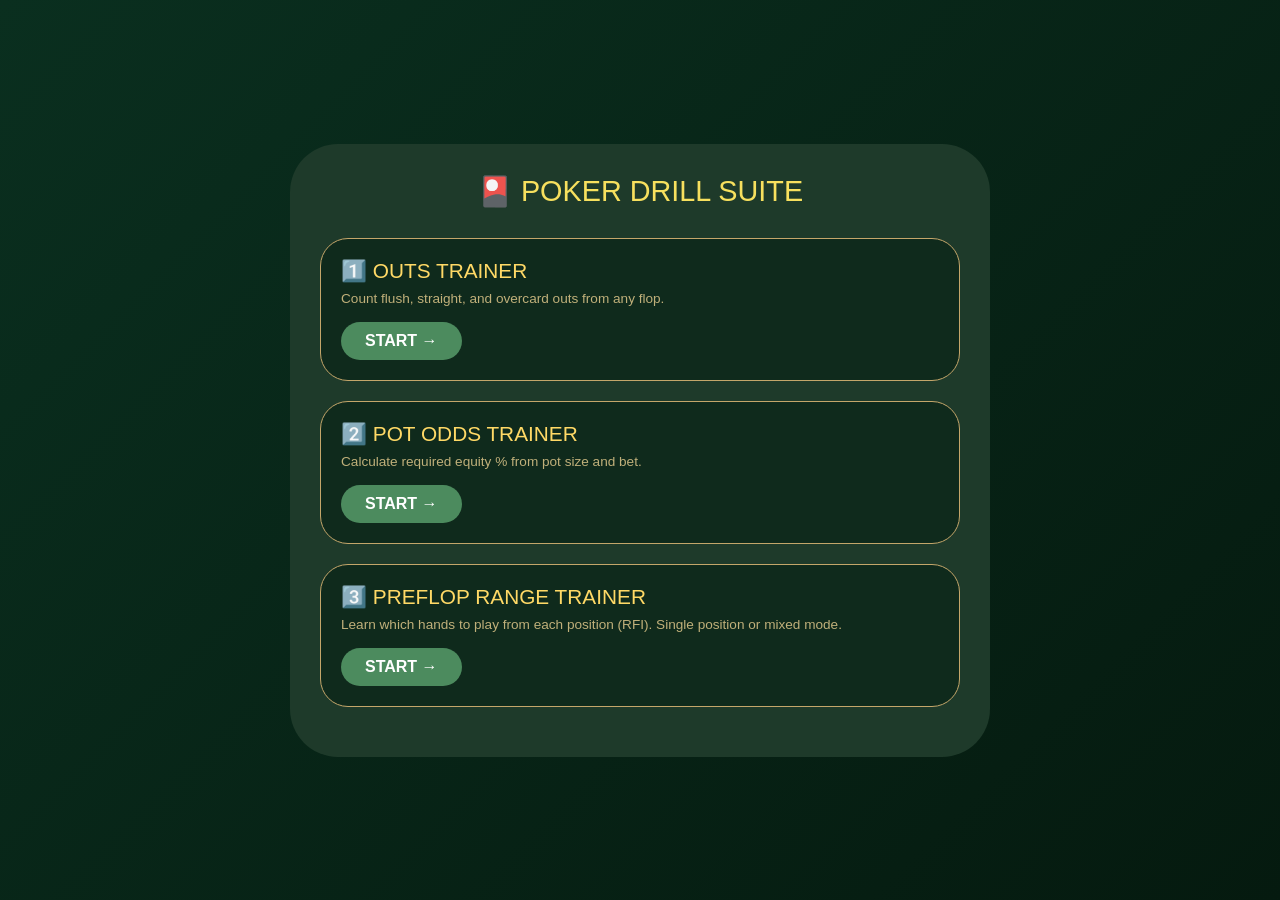
==== commit d3ec38b1: "Add new drill card for preflop range trainer" ====
--- a/index.html
+++ b/index.html
@@ -72,6 +72,12 @@
         </div>
         <a href="pot-odds-trainer/index.html" class="drill-btn">START →</a>
       </div>
+
+      <div class="drill-card">
+    <div class="drill-title">3️⃣ PREFLOP RANGE TRAINER</div>
+    <div class="drill-desc">Learn which hands to play from each position (RFI). Single position or mixed mode.</div>
+    <a href="preflop-trainer/index.html" class="drill-btn">START →</a>
+      </div>
     </div>
   </body>
 </html>
